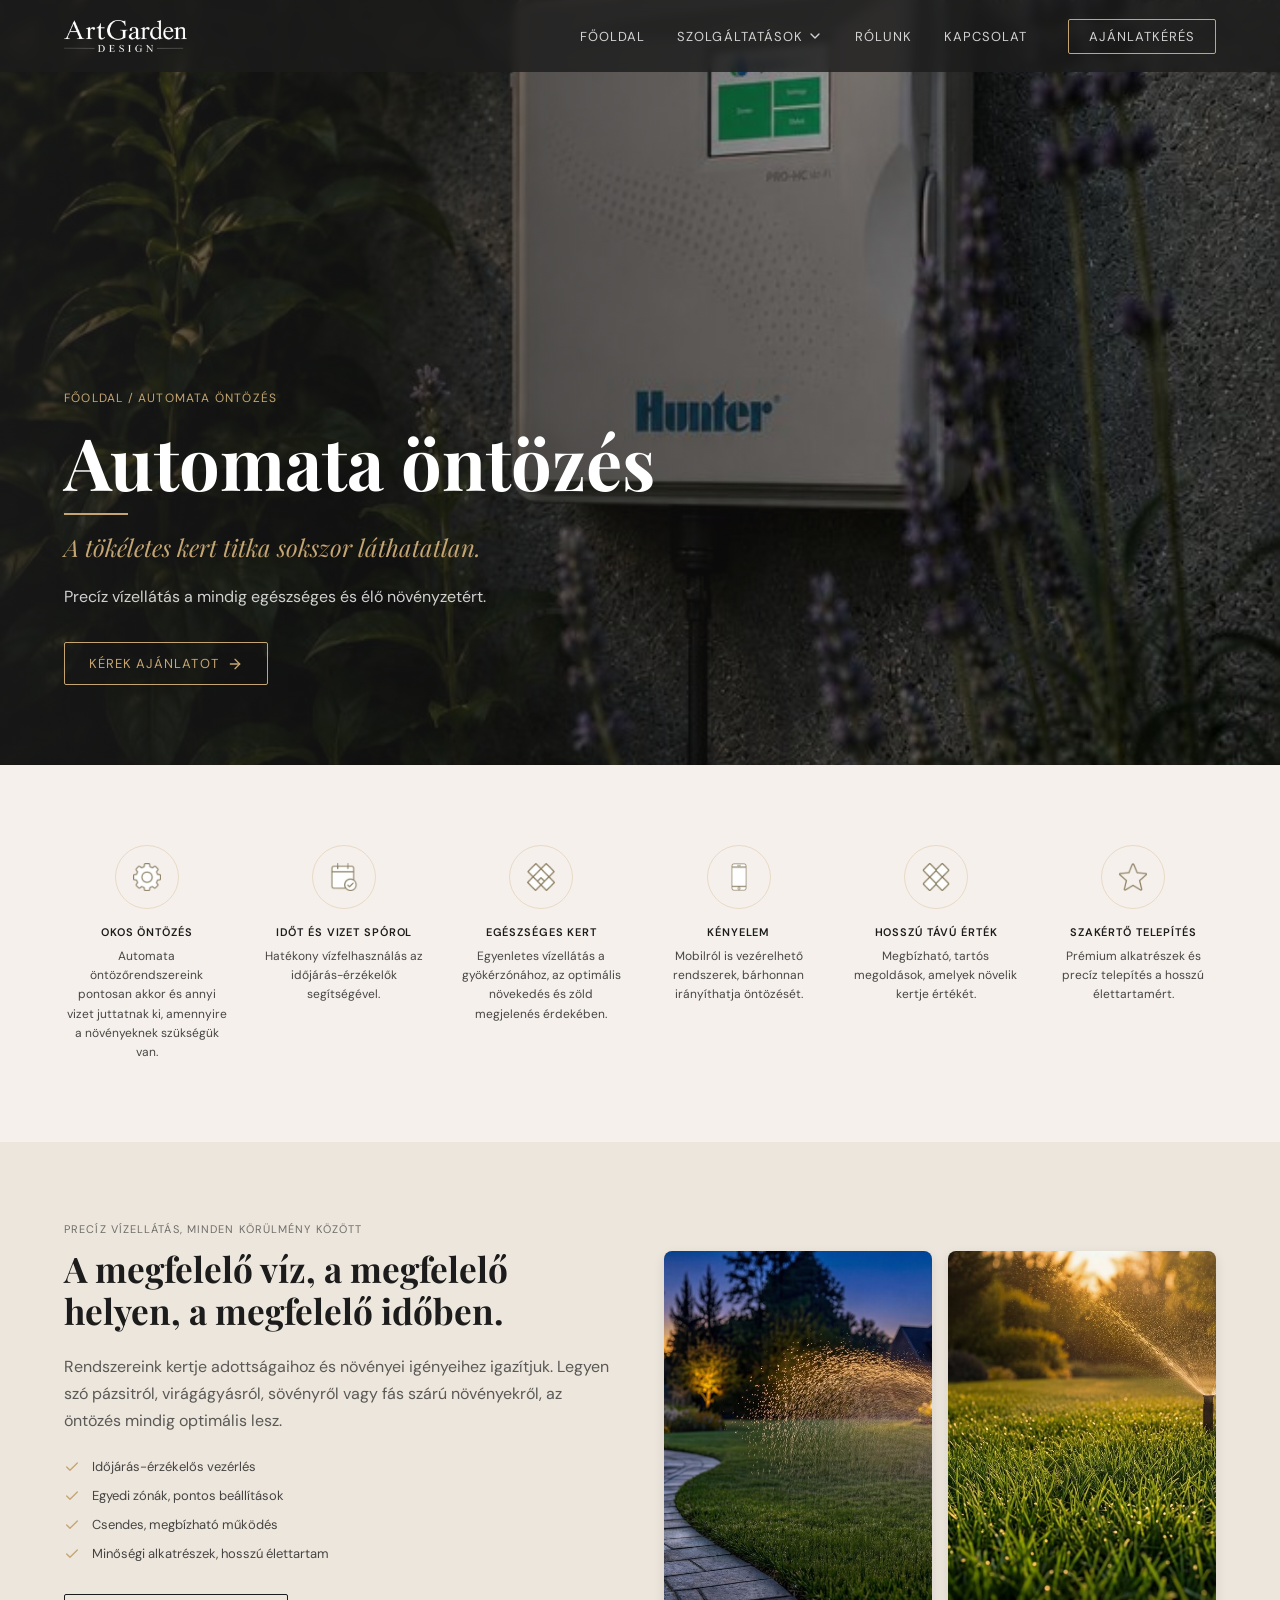
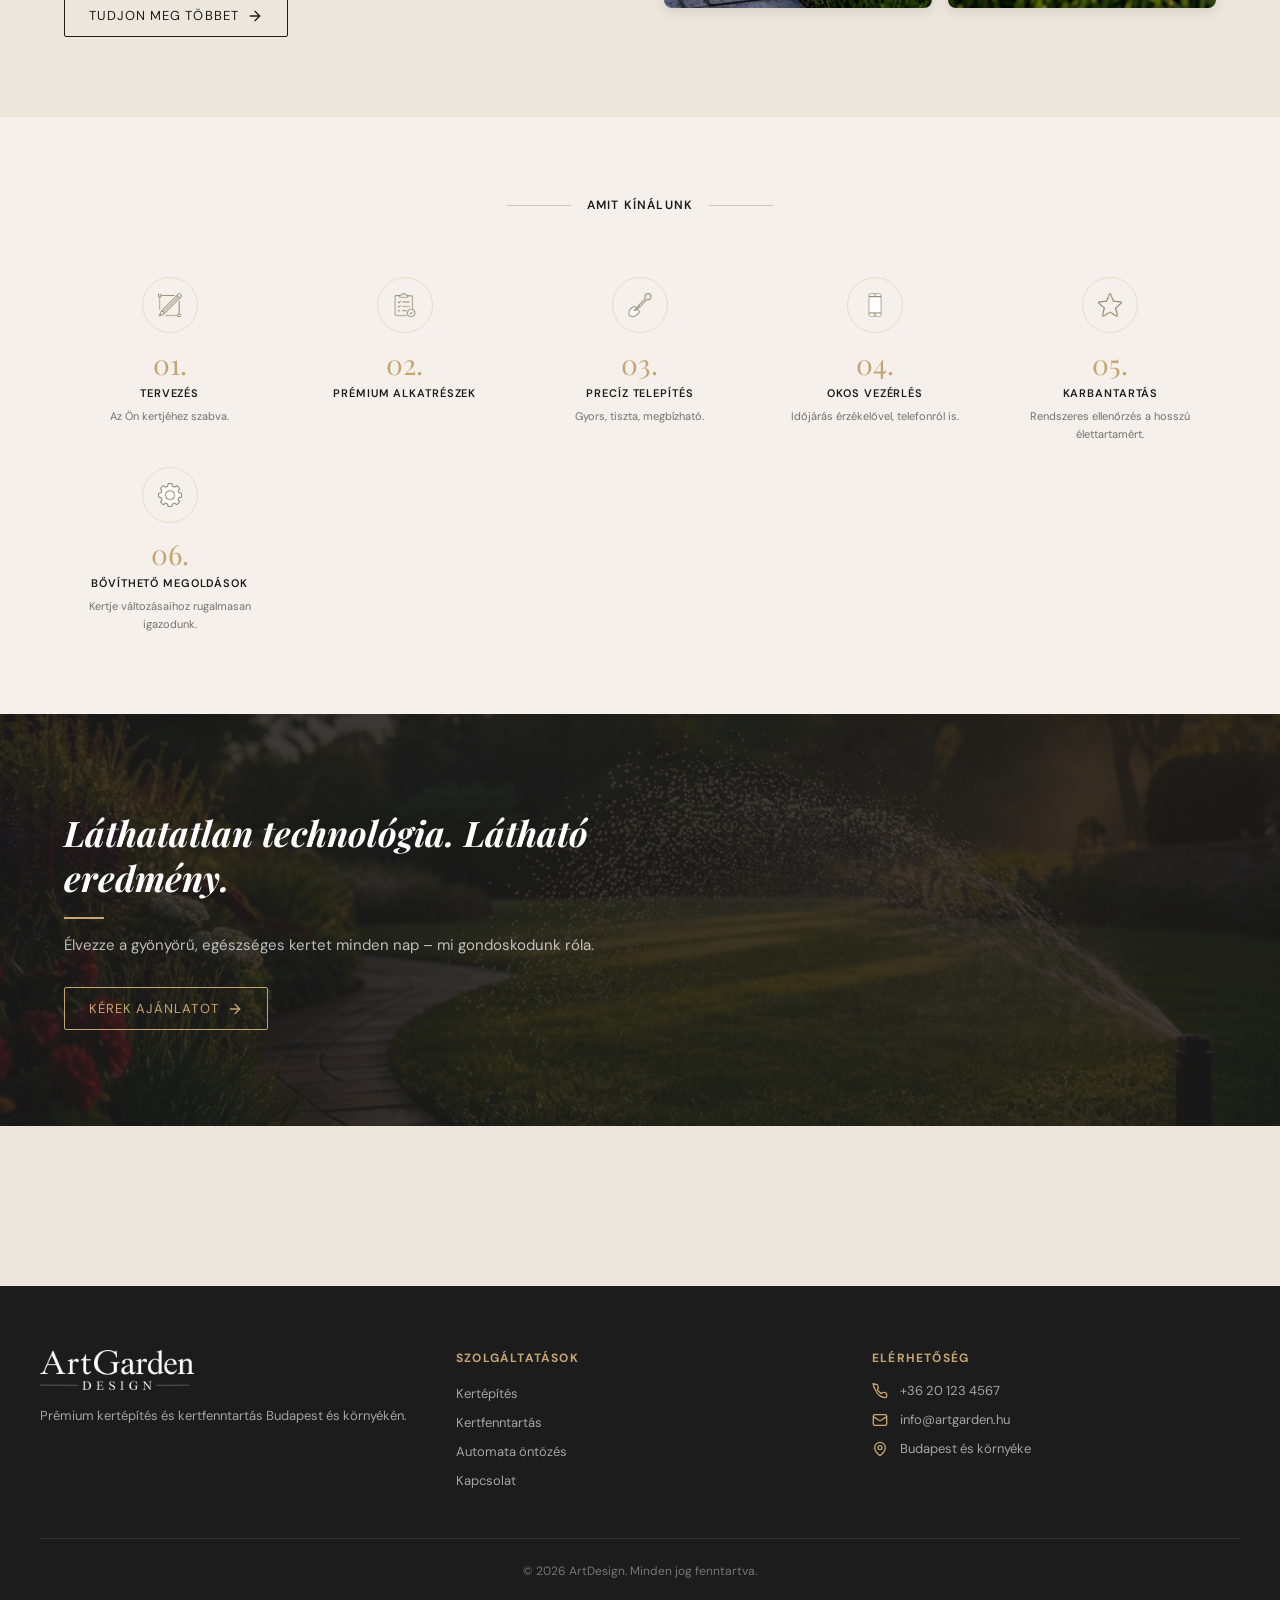
==== automata-ontozes.html @ b2b5ef02 "test test" ====
<!DOCTYPE html>
<html lang="hu">
<head>
  <meta charset="UTF-8" />
  <meta name="viewport" content="width=device-width, initial-scale=1.0" />
  <title>Automata öntözés | ArtDesign</title>
  <meta name="description" content="Precíz vízellátás a mindig egészséges és élő növényzetért." />
  <link rel="icon" href="favicon.svg" />
  <link rel="stylesheet" href="css/style.css" />
</head>
<body>

<!-- HEADER -->
<header class="site-header bg-dark-80">
  <div class="header-inner">
    <a href="index.html" class="logo-wrap" id="logo-link">
      <img src="logos/logo-icon.png" alt="" class="logo-icon" style="height:56px;width:56px;object-fit:contain;" />
      <img src="logos/logo-white.png" alt="ArtDesign logo" class="logo-text" style="height:32px;width:140px;object-fit:contain;object-position:left;" />
    </a>
    <nav class="nav-desktop">
      <a href="index.html">FŐOLDAL</a>
      <div class="nav-item" id="nav-services">
        <button onclick="document.getElementById('nav-services').classList.toggle('open')">
          SZOLGÁLTATÁSOK <span data-icon="chevronDown" class="nav-chevron" style="display:inline-flex;"></span>
        </button>
        <div class="dropdown">
          <a href="kertepites.html">Kertépítés</a>
          <a href="kertfenntartas.html">Kertfenntartás</a>
          <a href="automata-ontozes.html" class="active">Automata öntözés</a>
        </div>
      </div>
      <a href="index.html#rolunk">RÓLUNK</a>
      <a href="kapcsolat.html">KAPCSOLAT</a>
      <a href="kapcsolat.html" class="btn btn-gold btn-sm" style="margin-left:8px;">AJÁNLATKÉRÉS</a>
    </nav>
    <button class="mobile-menu-btn" aria-label="Menü">
      <span data-icon="menu" class="mobile-menu-icon" style="display:inline-flex;"></span>
    </button>
  </div>
  <div class="mobile-nav">
    <a href="index.html">FŐOLDAL</a>
    <button class="mobile-services-toggle">SZOLGÁLTATÁSOK <span data-icon="chevronDown" style="display:inline-flex;"></span></button>
    <div class="mobile-sub">
      <a href="kertepites.html">Kertépítés</a>
      <a href="kertfenntartas.html">Kertfenntartás</a>
      <a href="automata-ontozes.html" class="active">Automata öntözés</a>
    </div>
    <a href="index.html#rolunk">RÓLUNK</a>
    <a href="kapcsolat.html">KAPCSOLAT</a>
  </div>
</header>

<main>

  <!-- SERVICE HERO -->
  <section class="service-hero">
    <div class="hero-bg-img">
      <img src="images/öntözés_1.jpg" alt="Automata öntözés kertben" />
    </div>
    <div class="hero-overlay-lr"></div>
    <div class="hero-content">
      <div class="fade-in">
        <p class="service-breadcrumb">FŐOLDAL / AUTOMATA ÖNTÖZÉS</p>
        <h1 class="service-title">Automata öntözés</h1>
        <div class="service-divider"></div>
        <p class="service-subtitle">A tökéletes kert titka sokszor láthatatlan.</p>
        <p class="service-desc">Precíz vízellátás a mindig egészséges és élő növényzetért.</p>
        <a href="kapcsolat.html" class="btn btn-gold">KÉREK AJÁNLATOT <span data-icon="arrowRight" style="display:inline-flex;width:16px;height:16px;"></span></a>
      </div>
    </div>
  </section>

  <!-- FEATURES -->
  <section class="features-section">
    <div class="container">
      <div class="features-grid">
        <div class="feature-item fade-in" data-delay="0">
          <div class="feature-icon"><img src="icons/eszkoz-92.png" alt="" /></div>
          <h3 class="feature-title">OKOS ÖNTÖZÉS</h3>
          <p class="feature-desc">Automata öntözőrendszereink pontosan akkor és annyi vizet juttatnak ki, amennyire a növényeknek szükségük van.</p>
        </div>
        <div class="feature-item fade-in" data-delay="0.1">
          <div class="feature-icon"><img src="icons/eszkoz-105.png" alt="" /></div>
          <h3 class="feature-title">IDŐT ÉS VIZET SPÓROL</h3>
          <p class="feature-desc">Hatékony vízfelhasználás az időjárás-érzékelők segítségével.</p>
        </div>
        <div class="feature-item fade-in" data-delay="0.2">
          <div class="feature-icon"><img src="icons/eszkoz-75.png" alt="" /></div>
          <h3 class="feature-title">EGÉSZSÉGES KERT</h3>
          <p class="feature-desc">Egyenletes vízellátás a gyökérzónához, az optimális növekedés és zöld megjelenés érdekében.</p>
        </div>
        <div class="feature-item fade-in" data-delay="0.3">
          <div class="feature-icon"><img src="icons/eszkoz-89.png" alt="" /></div>
          <h3 class="feature-title">KÉNYELEM</h3>
          <p class="feature-desc">Mobilról is vezérelhető rendszerek, bárhonnan irányíthatja öntözését.</p>
        </div>
        <div class="feature-item fade-in" data-delay="0.4">
          <div class="feature-icon"><img src="icons/eszkoz-108.png" alt="" /></div>
          <h3 class="feature-title">HOSSZÚ TÁVÚ ÉRTÉK</h3>
          <p class="feature-desc">Megbízható, tartós megoldások, amelyek növelik kertje értékét.</p>
        </div>
        <div class="feature-item fade-in" data-delay="0.5">
          <div class="feature-icon"><img src="icons/eszkoz-109.png" alt="" /></div>
          <h3 class="feature-title">SZAKÉRTŐ TELEPÍTÉS</h3>
          <p class="feature-desc">Prémium alkatrészek és precíz telepítés a hosszú élettartamért.</p>
        </div>
      </div>
    </div>
  </section>

  <!-- CONTENT SECTION -->
  <section class="content-section">
    <div class="container">
      <div class="content-grid">
        <div class="fade-in-left">
          <p class="content-overline">PRECÍZ VÍZELLÁTÁS, MINDEN KÖRÜLMÉNY KÖZÖTT</p>
          <h2 class="content-title">A megfelelő víz, a megfelelő helyen, a megfelelő időben.</h2>
          <p class="content-desc">Rendszereink kertje adottságaihoz és növényei igényeihez igazítjuk. Legyen szó pázsitról, virágágyásról, sövényről vagy fás szárú növényekről, az öntözés mindig optimális lesz.</p>
          <ul class="check-list">
            <li class="check-item"><span data-icon="check" style="display:inline-flex;color:var(--gold);"></span> Időjárás-érzékelős vezérlés</li>
            <li class="check-item"><span data-icon="check" style="display:inline-flex;color:var(--gold);"></span> Egyedi zónák, pontos beállítások</li>
            <li class="check-item"><span data-icon="check" style="display:inline-flex;color:var(--gold);"></span> Csendes, megbízható működés</li>
            <li class="check-item"><span data-icon="check" style="display:inline-flex;color:var(--gold);"></span> Minőségi alkatrészek, hosszú élettartam</li>
          </ul>
          <a href="kapcsolat.html" class="btn btn-dark">TUDJON MEG TÖBBET <span data-icon="arrowRight" style="display:inline-flex;width:16px;height:16px;"></span></a>
        </div>
        <div class="content-images fade-in-right">
          <div class="content-img"><img src="images/öntözés_2.jpg" alt="Öntözőrendszer működés közben" /></div>
          <div class="content-img"><img src="images/öntözés_3.jpg" alt="Okos öntözővezérlő" /></div>
        </div>
      </div>
    </div>
  </section>

  <!-- PROCESS STEPS -->
  <section class="steps-section">
    <div class="container">
      <div class="steps-header">
        <div class="steps-header-line"></div>
        <h2 class="steps-header-title">AMIT KÍNÁLUNK</h2>
        <div class="steps-header-line"></div>
      </div>
      <div class="steps-grid">
        <div class="step-item fade-in" data-delay="0">
          <div class="step-icon"><img src="icons/eszkoz-66.png" alt="" /></div>
          <p class="step-number">01.</p>
          <h3 class="step-title">TERVEZÉS</h3>
          <p class="step-desc">Az Ön kertjéhez szabva.</p>
        </div>
        <div class="step-item fade-in" data-delay="0.1">
          <div class="step-icon"><img src="icons/eszkoz-103.png" alt="" /></div>
          <p class="step-number">02.</p>
          <h3 class="step-title">PRÉMIUM ALKATRÉSZEK</h3>
          <p class="step-desc"></p>
        </div>
        <div class="step-item fade-in" data-delay="0.2">
          <div class="step-icon"><img src="icons/eszkoz-70.png" alt="" /></div>
          <p class="step-number">03.</p>
          <h3 class="step-title">PRECÍZ TELEPÍTÉS</h3>
          <p class="step-desc">Gyors, tiszta, megbízható.</p>
        </div>
        <div class="step-item fade-in" data-delay="0.3">
          <div class="step-icon"><img src="icons/eszkoz-89.png" alt="" /></div>
          <p class="step-number">04.</p>
          <h3 class="step-title">OKOS VEZÉRLÉS</h3>
          <p class="step-desc">Időjárás érzékelővel, telefonról is.</p>
        </div>
        <div class="step-item fade-in" data-delay="0.4">
          <div class="step-icon"><img src="icons/eszkoz-109.png" alt="" /></div>
          <p class="step-number">05.</p>
          <h3 class="step-title">KARBANTARTÁS</h3>
          <p class="step-desc">Rendszeres ellenőrzés a hosszú élettartamért.</p>
        </div>
        <div class="step-item fade-in" data-delay="0.5">
          <div class="step-icon"><img src="icons/eszkoz-92.png" alt="" /></div>
          <p class="step-number">06.</p>
          <h3 class="step-title">BŐVÍTHETŐ MEGOLDÁSOK</h3>
          <p class="step-desc">Kertje változásaihoz rugalmasan igazodunk.</p>
        </div>
      </div>
    </div>
  </section>

  <!-- CTA 1 -->
  <section class="cta-section">
    <div class="cta-bg"><img src="images/öntözés_4.jpg" alt="" /></div>
    <div class="cta-overlay"></div>
    <div class="cta-inner">
      <div class="max-w fade-in">
        <h2 class="cta-title">Láthatatlan technológia. Látható eredmény.</h2>
        <div class="cta-divider"></div>
        <p class="cta-desc">Élvezze a gyönyörű, egészséges kertet minden nap – mi gondoskodunk róla.</p>
        <a href="kapcsolat.html" class="btn btn-gold">KÉREK AJÁNLATOT <span data-icon="arrowRight" style="display:inline-flex;width:16px;height:16px;"></span></a>
      </div>
    </div>
  </section>

  <!-- CTA Banner -->
  <div class="cta-banner">
    <div class="container">
      <div class="cta-banner-inner fade-in">
        <div class="cta-banner-left">
          <div class="cta-banner-icon"><img src="logos/logo-icon.png" alt="" /></div>
          <div class="cta-banner-text">
            <p class="title">Készen áll egy okos öntözőrendszer kiépítésére?</p>
            <p class="sub">Kérjen személyre szabott ajánlatot még ma!</p>
          </div>
        </div>
        <a href="kapcsolat.html" class="btn btn-gold">KAPCSOLATFELVÉTEL <span data-icon="arrowRight" style="display:inline-flex;width:16px;height:16px;"></span></a>
      </div>
    </div>
  </div>

</main>

<!-- FOOTER -->
<footer class="site-footer">
  <div class="container footer-inner">
    <div class="footer-grid">
      <div>
        <img src="logos/logo-white.png" alt="ArtDesign" class="footer-logo" />
        <p class="footer-tagline">Prémium kertépítés és kertfenntartás Budapest és környékén.</p>
      </div>
      <div>
        <h4 class="footer-section-title">Szolgáltatások</h4>
        <ul class="footer-links">
          <li><a href="kertepites.html">Kertépítés</a></li>
          <li><a href="kertfenntartas.html">Kertfenntartás</a></li>
          <li><a href="automata-ontozes.html">Automata öntözés</a></li>
          <li><a href="kapcsolat.html">Kapcsolat</a></li>
        </ul>
      </div>
      <div>
        <h4 class="footer-section-title">Elérhetőség</h4>
        <ul class="footer-contact">
          <li class="footer-contact-item"><span data-icon="phone" style="display:inline-flex;color:var(--gold);"></span> +36 20 123 4567</li>
          <li class="footer-contact-item"><span data-icon="mail" style="display:inline-flex;color:var(--gold);"></span> info@artgarden.hu</li>
          <li class="footer-contact-item"><span data-icon="mapPin" style="display:inline-flex;color:var(--gold);"></span> Budapest és környéke</li>
        </ul>
      </div>
    </div>
    <div class="footer-bottom">© <span class="footer-year"></span> ArtDesign. Minden jog fenntartva.</div>
  </div>
</footer>

<script src="js/main.js"></script>
<script>
  const logoLink = document.getElementById('logo-link');
  function fixLogo() {
    if (window.innerWidth >= 1024) { logoLink.style.transform = 'none'; logoLink.style.alignSelf = 'center'; }
    else { logoLink.style.transform = 'translateY(40px)'; logoLink.style.alignSelf = 'flex-end'; }
  }
  fixLogo(); window.addEventListener('resize', fixLogo);
</script>
</body>
</html>
---- css/style.css ----
/* ============================================================
   ArtDesign – Main Stylesheet
   ============================================================ */

/* ---------- Google Fonts ---------- */
@import url('https://fonts.googleapis.com/css2?family=DM+Sans:ital,opsz,wght@0,9..40,300;0,9..40,400;0,9..40,500;0,9..40,600;0,9..40,700;1,9..40,400&family=Playfair+Display:ital,wght@0,400;0,500;0,600;0,700;1,400;1,500&display=swap');

/* ---------- CSS Variables ---------- */
:root {
  --gold: #C5A572;
  --gold-light: #D4BB8A;
  --gold-dark: #A8884E;
  --cream: #F5F0EB;
  --cream-dark: #EDE6DD;
  --dark: #1C1C1C;
  --dark-light: #2A2A2A;
  --font-sans: 'DM Sans', sans-serif;
  --font-display: 'Playfair Display', serif;
}

/* ---------- Reset & Base ---------- */
*, *::before, *::after { box-sizing: border-box; margin: 0; padding: 0; }
html { scroll-behavior: smooth; font-size: 16px; }
body {
  font-family: var(--font-sans);
  background-color: var(--cream);
  color: var(--dark);
  -webkit-font-smoothing: antialiased;
}
img { max-width: 100%; display: block; }
a { text-decoration: none; color: inherit; }
button { cursor: pointer; font-family: inherit; border: none; background: none; }
ul { list-style: none; }

/* ---------- Utility ---------- */
.container { max-width: 1200px; margin: 0 auto; padding: 0 24px; }
.font-display { font-family: var(--font-display); }
.text-gold { color: var(--gold); }
.text-dark { color: var(--dark); }
.text-white { color: #fff; }
.text-white-60 { color: rgba(255,255,255,.6); }
.text-white-70 { color: rgba(255,255,255,.7); }
.text-white-80 { color: rgba(255,255,255,.8); }
.italic { font-style: italic; }
.tracking-wider { letter-spacing: 0.08em; }
.tracking-widest { letter-spacing: 0.15em; }
.uppercase { text-transform: uppercase; }

/* ---------- Buttons / CTAs ---------- */
.btn {
  display: inline-flex;
  align-items: center;
  gap: 8px;
  padding: 12px 24px;
  font-size: 13px;
  letter-spacing: 0.08em;
  border-radius: 2px;
  transition: background 0.3s, color 0.3s, transform 0.2s;
  font-family: var(--font-sans);
  white-space: nowrap;
}
.btn-gold {
  border: 1px solid var(--gold);
  color: var(--gold);
  background: transparent;
}
.btn-gold:hover { background: var(--gold); color: #fff; }
.btn-dark {
  border: 1px solid var(--dark);
  color: var(--dark);
  background: transparent;
}
.btn-dark:hover { background: var(--dark); color: #fff; }
.btn-gold-fill {
  background: var(--gold);
  color: #fff;
  border: 1px solid var(--gold);
}
.btn-gold-fill:hover { background: var(--gold-dark); border-color: var(--gold-dark); }
.btn svg { transition: transform 0.2s; flex-shrink: 0; }
.btn:hover svg { transform: translateX(4px); }
.btn-sm { padding: 8px 20px; font-size: 11px; }

/* ---------- Header ---------- */
.site-header {
  position: fixed;
  top: 0; left: 0; right: 0;
  z-index: 100;
  transition: background 0.3s, backdrop-filter 0.3s, box-shadow 0.3s;
  height: 72px;
}
.site-header.scrolled {
  background: rgba(28,28,28,.95);
  backdrop-filter: blur(12px);
  box-shadow: 0 2px 20px rgba(0,0,0,.2);
}
.site-header.transparent { background: transparent; }
.site-header.bg-dark-80 { background: rgba(28,28,28,.8); backdrop-filter: blur(4px); }

.header-inner {
  max-width: 1200px;
  margin: 0 auto;
  padding: 0 24px;
  height: 100%;
  display: flex;
  align-items: center;
  justify-content: space-between;
}
.logo-wrap { display: flex; align-items: center; gap: 8px; }
.logo-wrap img { height: 40px; width: auto; object-fit: contain; }
.logo-icon { height: 56px; width: 56px; display: none; }

.nav-desktop { display: none; align-items: center; gap: 32px; }
.nav-desktop a, .nav-desktop button {
  font-size: 13px;
  letter-spacing: 0.08em;
  color: rgba(255,255,255,.8);
  transition: color 0.2s;
  display: flex; align-items: center; gap: 4px;
  background: none;
}
.nav-desktop a:hover,
.nav-desktop button:hover,
.nav-desktop a.active,
.nav-desktop button.active { color: var(--gold); }

/* Dropdown */
.nav-item { position: relative; }
.dropdown {
  position: absolute;
  top: calc(100% + 12px);
  left: 0;
  background: #2A2A2A;
  border-radius: 8px;
  overflow: hidden;
  min-width: 200px;
  box-shadow: 0 8px 30px rgba(0,0,0,.3);
  opacity: 0;
  visibility: hidden;
  transform: translateY(-8px);
  transition: opacity 0.2s, transform 0.2s, visibility 0.2s;
}
.nav-item:hover .dropdown,
.nav-item.open .dropdown {
  opacity: 1;
  visibility: visible;
  transform: translateY(0);
}
.dropdown a {
  display: block;
  padding: 12px 20px;
  font-size: 13px;
  color: rgba(255,255,255,.8);
  transition: color 0.2s, background 0.2s;
}
.dropdown a:hover { color: var(--gold); background: rgba(255,255,255,.05); }

.nav-chevron { transition: transform 0.2s; }
.nav-item.open .nav-chevron { transform: rotate(180deg); }

/* Mobile burger */
.mobile-menu-btn {
  display: flex;
  align-items: center;
  justify-content: center;
  width: 40px; height: 40px;
  color: #fff;
}
.mobile-nav {
  display: none;
  background: var(--dark);
  border-top: 1px solid rgba(255,255,255,.1);
  padding: 16px 24px 24px;
}
.mobile-nav.open { display: block; }
.mobile-nav a, .mobile-nav button {
  display: block;
  width: 100%;
  padding: 12px 0;
  font-size: 13px;
  letter-spacing: 0.08em;
  color: rgba(255,255,255,.8);
  text-align: left;
  border-bottom: 1px solid rgba(255,255,255,.06);
}
.mobile-nav a:hover { color: var(--gold); }
.mobile-services-toggle {
  display: flex; justify-content: space-between; align-items: center; width: 100%;
  padding: 12px 0;
  font-size: 13px; letter-spacing: 0.08em;
  color: rgba(255,255,255,.8);
  border-bottom: 1px solid rgba(255,255,255,.06);
}
.mobile-sub { display: none; padding-left: 16px; }
.mobile-sub.open { display: block; }
.mobile-sub a { font-size: 12px; }

/* ---------- Mobile Homepage ---------- */
.mobile-hero {
  position: relative;
  height: 100dvh;
  overflow: hidden;
  background-color: #1C1C1C;
  display: flex;
  flex-direction: column;
}
.mobile-hero-bg {
  position: absolute;
  inset: 0;
  pointer-events: none;
  z-index: 0;
}
.mobile-hero-bg-img {
  position: absolute;
  top: 0; left: 0; right: 0;
  height: 75%;
  background-image: url('../logos/mobile-background.png');
  background-size: cover;
  background-position: center top;
  background-repeat: no-repeat;
}
.mobile-hero-fade {
  position: absolute;
  inset: 0;
  background: linear-gradient(to bottom, transparent 55%, var(--cream) 72%);
}
.mobile-hero-spacer {
  flex-shrink: 0;
  height: clamp(80px, 18dvh, 130px);
}
.mobile-hero-text {
  flex: 1;
  display: flex;
  flex-direction: column;
  justify-content: flex-end;
  position: relative;
  z-index: 1;
  padding: 0 20px 12px;
}
.mobile-hero-text h1 {
  font-family: var(--font-display);
  font-size: clamp(1.6rem, 7vw, 2.5rem);
  line-height: 1.05;
  color: #fff;
}
.mobile-hero-text .gold-sub {
  font-family: var(--font-display);
  font-style: italic;
  color: var(--gold);
  font-size: clamp(0.85rem, 3.5vw, 1.125rem);
  margin: 6px 0 8px;
}
.mobile-hero-text .desc {
  color: rgba(255,255,255,.8);
  font-size: clamp(0.6rem, 2.5vw, 0.75rem);
  line-height: 1.6;
  max-width: 260px;
  margin-bottom: 12px;
}
.mobile-hero-text .btn { font-size: clamp(8px, 2.2vw, 10px); align-self: flex-start; }

.mobile-bottom {
  flex-shrink: 0;
  position: relative;
  z-index: 1;
  padding: 0 12px 16px;
  display: flex;
  flex-direction: column;
  gap: 8px;
}
.mobile-services-grid {
  display: grid;
  grid-template-columns: 1fr 1fr;
  gap: 8px;
}
.mobile-service-card {
  position: relative;
  display: flex;
  align-items: center;
  gap: 10px;
  background: #fff;
  border-radius: 8px;
  padding: 10px;
  box-shadow: 0 1px 3px rgba(0,0,0,.08);
  height: 90px;
}
.mobile-service-card img {
  width: 64px; height: 64px;
  object-fit: contain;
  flex-shrink: 0;
}
.mobile-service-info { flex: 1; min-width: 0; }
.mobile-service-title {
  font-size: 9px;
  font-weight: 700;
  letter-spacing: 0.08em;
  color: var(--dark);
  margin-bottom: 2px;
}
.mobile-service-divider {
  width: 24px; height: 1px;
  background: var(--gold);
  margin-bottom: 4px;
}
.mobile-service-desc {
  font-size: 8px;
  color: rgba(28,28,28,.6);
  line-height: 1.3;
}
.mobile-service-arrow {
  position: absolute;
  right: 8px; bottom: 8px;
  color: var(--gold);
}

.qualities-bar {
  background: #fff;
  border-radius: 12px;
  padding: 10px 8px;
  display: flex;
  align-items: center;
  justify-content: space-between;
  box-shadow: 0 1px 3px rgba(0,0,0,.08);
}
.quality-item {
  display: flex;
  align-items: center;
  justify-content: center;
  gap: 6px;
  flex: 1;
  padding: 0 4px;
}
.quality-item:not(:last-child) { border-right: 1px solid #e5e7eb; }
.quality-icon {
  width: 28px; height: 28px;
  border-radius: 50%;
  border: 1px solid rgba(197,165,114,.3);
  display: flex; align-items: center; justify-content: center;
  flex-shrink: 0;
}
.quality-icon img { width: 14px; height: 14px; object-fit: contain; }
.quality-label {
  font-size: 7px;
  font-weight: 700;
  letter-spacing: 0.06em;
  color: var(--dark);
  text-transform: uppercase;
  line-height: 1.2;
  max-width: 56px;
  text-align: center;
}

/* ---------- Desktop Hero ---------- */
.desktop-hero {
  position: relative;
  min-height: 100vh;
  display: flex;
  align-items: center;
  overflow: hidden;
}
.hero-bg-img {
  position: absolute;
  inset: 0;
}
.hero-bg-img img {
  width: 100%; height: 100%;
  object-fit: cover;
}
.hero-overlay-lr {
  position: absolute;
  inset: 0;
  background: linear-gradient(to right, rgba(28,28,28,.8), rgba(28,28,28,.4) 50%, transparent);
}
.hero-content {
  position: relative;
  max-width: 1200px;
  margin: 0 auto;
  padding: 128px 24px;
  width: 100%;
}
.hero-text { max-width: 560px; }
.hero-text h1 {
  font-family: var(--font-display);
  font-size: clamp(4rem, 7vw, 5.5rem);
  line-height: 1.05;
  color: #fff;
}
.hero-text .gold-italic {
  font-family: var(--font-display);
  font-size: clamp(1.5rem, 3vw, 2rem);
  color: var(--gold);
  font-style: italic;
  margin: 12px 0 20px;
}
.hero-text .desc {
  color: rgba(255,255,255,.8);
  font-size: 1.1rem;
  line-height: 1.7;
  max-width: 440px;
  margin-bottom: 36px;
}

/* ---------- Services Grid (desktop home) ---------- */
.services-section { padding: 80px 0; background: var(--cream); }
.services-grid {
  display: grid;
  grid-template-columns: repeat(4, 1fr);
  gap: 24px;
}
.service-card {
  background: #fff;
  border-radius: 12px;
  padding: 32px;
  box-shadow: 0 1px 3px rgba(0,0,0,.06);
  transition: box-shadow 0.3s;
  display: flex;
  flex-direction: column;
}
.service-card:hover { box-shadow: 0 8px 24px rgba(0,0,0,.1); }
.service-card-icon {
  width: 64px; height: 64px;
  border-radius: 50%;
  border: 1px solid rgba(197,165,114,.3);
  display: flex; align-items: center; justify-content: center;
  margin-bottom: 20px;
}
.service-card-icon img { width: 32px; height: 32px; object-fit: contain; }
.service-card h3 {
  font-size: 13px;
  font-weight: 600;
  letter-spacing: 0.08em;
  color: var(--dark);
  margin-bottom: 10px;
}
.service-card p {
  font-size: 13px;
  color: rgba(28,28,28,.6);
  margin-bottom: 16px;
  flex: 1;
}
.service-card .arrow { color: var(--gold); transition: transform 0.2s; }
.service-card:hover .arrow { transform: translateX(8px); }

/* ---------- Qualities (desktop home) ---------- */
.qualities-section { padding: 0 0 80px; background: var(--cream); }
.qualities-desktop {
  background: #fff;
  border-radius: 12px;
  padding: 24px 40px;
  display: flex;
  align-items: center;
  justify-content: center;
  gap: 64px;
  box-shadow: 0 1px 3px rgba(0,0,0,.06);
}
.quality-row { display: flex; align-items: center; gap: 12px; }
.quality-row .quality-icon { width: 40px; height: 40px; }
.quality-row .quality-icon img { width: 20px; height: 20px; }
.quality-row span {
  font-size: 11px;
  font-weight: 600;
  letter-spacing: 0.08em;
  text-transform: uppercase;
  color: var(--dark);
}

/* ---------- About Section ---------- */
.about-section { padding: 96px 0; background: var(--cream-dark); }
.about-grid { display: grid; grid-template-columns: 1fr 1fr; gap: 64px; align-items: center; }
.about-overline {
  font-size: 11px;
  letter-spacing: 0.1em;
  text-transform: uppercase;
  color: rgba(28,28,28,.6);
  margin-bottom: 12px;
}
.about-title {
  font-family: var(--font-display);
  font-size: clamp(1.8rem, 3vw, 2.5rem);
  line-height: 1.2;
  color: var(--dark);
  margin-bottom: 20px;
}
.about-desc {
  color: rgba(28,28,28,.7);
  line-height: 1.7;
  margin-bottom: 28px;
}
.about-img {
  position: relative;
  aspect-ratio: 4/3;
  border-radius: 12px;
  overflow: hidden;
  box-shadow: 0 10px 30px rgba(0,0,0,.12);
}
.about-img img { width: 100%; height: 100%; object-fit: cover; }

/* ---------- CTA Section ---------- */
.cta-section {
  position: relative;
  padding: 96px 0;
  overflow: hidden;
}
.cta-bg { position: absolute; inset: 0; }
.cta-bg img { width: 100%; height: 100%; object-fit: cover; }
.cta-overlay { position: absolute; inset: 0; background: rgba(28,28,28,.85); }
.cta-inner { position: relative; max-width: 1200px; margin: 0 auto; padding: 0 24px; }
.cta-inner .max-w { max-width: 560px; }
.cta-title {
  font-family: var(--font-display);
  font-size: clamp(1.6rem, 3vw, 2.2rem);
  color: #fff;
  font-style: italic;
  line-height: 1.3;
  margin-bottom: 16px;
}
.cta-divider { width: 40px; height: 2px; background: var(--gold); margin-bottom: 16px; }
.cta-desc { color: rgba(255,255,255,.7); margin-bottom: 32px; font-size: 15px; }

.cta-banner { background: var(--cream-dark); padding: 24px 0; }
.cta-banner-inner {
  background: var(--dark);
  border-radius: 12px;
  padding: 32px;
  display: flex;
  flex-direction: column;
  gap: 20px;
  align-items: flex-start;
}
.cta-banner-left { display: flex; align-items: center; gap: 16px; }
.cta-banner-icon {
  width: 48px; height: 48px;
  border-radius: 50%;
  border: 1px solid rgba(197,165,114,.3);
  display: flex; align-items: center; justify-content: center;
  flex-shrink: 0;
}
.cta-banner-icon img { width: 24px; height: 24px; object-fit: contain; }
.cta-banner-text .title { color: #fff; font-weight: 500; font-size: 15px; }
.cta-banner-text .sub { color: rgba(255,255,255,.6); font-size: 13px; }

/* ---------- Service Hero ---------- */
.service-hero {
  position: relative;
  min-height: 85vh;
  display: flex;
  align-items: flex-end;
  overflow: hidden;
}
.service-hero .hero-content { padding-bottom: 80px; padding-top: 140px; }
.service-breadcrumb { font-size: 12px; letter-spacing: 0.1em; text-transform: uppercase; color: var(--gold); margin-bottom: 16px; }
.service-title {
  font-family: var(--font-display);
  font-size: clamp(2.5rem, 6vw, 4.5rem);
  color: #fff;
  line-height: 1.1;
  margin-bottom: 12px;
}
.service-divider { width: 64px; height: 2px; background: var(--gold); margin-bottom: 16px; }
.service-subtitle {
  font-family: var(--font-display);
  font-size: clamp(1.1rem, 2vw, 1.5rem);
  color: var(--gold);
  font-style: italic;
  margin-bottom: 20px;
}
.service-desc {
  color: rgba(255,255,255,.8);
  line-height: 1.7;
  max-width: 440px;
  margin-bottom: 32px;
}

/* ---------- Features Grid ---------- */
.features-section { padding: 80px 0; background: var(--cream); }
.features-grid {
  display: grid;
  grid-template-columns: repeat(2, 1fr);
  gap: 32px;
}
.feature-item { text-align: center; }
.feature-icon {
  width: 64px; height: 64px;
  border-radius: 50%;
  border: 1px solid rgba(197,165,114,.3);
  display: flex; align-items: center; justify-content: center;
  margin: 0 auto 16px;
}
.feature-icon img { width: 28px; height: 28px; object-fit: contain; }
.feature-title {
  font-size: 11px;
  font-weight: 600;
  letter-spacing: 0.08em;
  text-transform: uppercase;
  color: var(--dark);
  margin-bottom: 8px;
}
.feature-desc { font-size: 12px; color: rgba(28,28,28,.8); line-height: 1.6; }

/* ---------- Content Section ---------- */
.content-section { padding: 80px 0; background: var(--cream-dark); }
.content-grid { display: grid; gap: 48px; }
.content-overline {
  font-size: 11px;
  letter-spacing: 0.1em;
  text-transform: uppercase;
  color: rgba(28,28,28,.6);
  margin-bottom: 12px;
}
.content-title {
  font-family: var(--font-display);
  font-size: clamp(1.5rem, 3vw, 2.2rem);
  color: var(--dark);
  line-height: 1.2;
  margin-bottom: 20px;
}
.content-desc { color: rgba(28,28,28,.7); line-height: 1.7; margin-bottom: 24px; }
.check-list { display: flex; flex-direction: column; gap: 12px; margin-bottom: 32px; }
.check-item { display: flex; align-items: center; gap: 12px; font-size: 13px; color: rgba(28,28,28,.8); }
.check-item svg { color: var(--gold); flex-shrink: 0; }
.content-images { display: grid; grid-template-columns: 1fr 1fr; gap: 16px; }
.content-img {
  position: relative;
  aspect-ratio: 3/4;
  border-radius: 8px;
  overflow: hidden;
  box-shadow: 0 4px 12px rgba(0,0,0,.1);
}
.content-img img { width: 100%; height: 100%; object-fit: cover; transition: transform 0.5s; }
.content-img:hover img { transform: scale(1.05); }

/* ---------- Process Steps ---------- */
.steps-section { padding: 80px 0; background: var(--cream); }
.steps-header {
  text-align: center;
  margin-bottom: 64px;
  display: flex;
  align-items: center;
  justify-content: center;
  gap: 16px;
}
.steps-header-line { height: 1px; width: 64px; background: rgba(28,28,28,.2); }
.steps-header-title { font-size: 12px; font-weight: 600; letter-spacing: 0.1em; text-transform: uppercase; color: var(--dark); }
.steps-grid { display: grid; grid-template-columns: repeat(2, 1fr); gap: 24px; }
.step-item { text-align: center; }
.step-icon {
  width: 56px; height: 56px;
  border-radius: 50%;
  border: 1px solid rgba(197,165,114,.3);
  display: flex; align-items: center; justify-content: center;
  margin: 0 auto 12px;
}
.step-icon img { width: 24px; height: 24px; object-fit: contain; }
.step-number { font-family: var(--font-display); font-size: 1.75rem; color: var(--gold); margin-bottom: 4px; }
.step-title { font-size: 11px; font-weight: 600; letter-spacing: 0.08em; text-transform: uppercase; color: var(--dark); margin-bottom: 8px; }
.step-desc { font-size: 11px; color: rgba(28,28,28,.6); line-height: 1.6; }

/* ---------- Contact Form Section ---------- */
.contact-section { padding: 80px 0; background: var(--cream-dark); }
.contact-grid { display: grid; gap: 48px; }
.contact-section h2.section-label {
  font-size: 12px;
  font-weight: 600;
  letter-spacing: 0.1em;
  text-transform: uppercase;
  color: var(--dark);
  margin-bottom: 32px;
}
.form-group { position: relative; }
.form-group input,
.form-group textarea {
  width: 100%;
  padding: 14px 16px 14px 48px;
  background: #fff;
  border-radius: 8px;
  border: 1px solid transparent;
  font-size: 13px;
  font-family: var(--font-sans);
  color: var(--dark);
  outline: none;
  transition: border-color 0.2s;
}
.form-group textarea { padding-top: 16px; resize: none; }
.form-group input:focus,
.form-group textarea:focus { border-color: var(--gold); }
.form-group input::placeholder,
.form-group textarea::placeholder { color: rgba(28,28,28,.4); }
.form-icon {
  position: absolute;
  left: 16px; top: 50%;
  transform: translateY(-50%);
  color: rgba(28,28,28,.4);
  pointer-events: none;
}
.form-icon.top { top: 18px; transform: none; }
.form-space { display: flex; flex-direction: column; gap: 16px; }
.consent-row { display: flex; align-items: flex-start; gap: 12px; }
.consent-row input[type="checkbox"] { margin-top: 2px; accent-color: var(--gold); width: 16px; height: 16px; }
.consent-row span { font-size: 11px; color: rgba(28,28,28,.6); line-height: 1.5; }

.contact-info-item { display: flex; align-items: flex-start; gap: 16px; }
.contact-info-icon {
  width: 40px; height: 40px;
  border-radius: 50%;
  border: 1px solid rgba(197,165,114,.3);
  display: flex; align-items: center; justify-content: center;
  flex-shrink: 0;
  color: var(--gold);
}
.contact-info-label { font-size: 13px; font-weight: 500; color: var(--dark); }
.contact-info-value { font-size: 13px; color: rgba(28,28,28,.6); }
.contact-info-list { display: flex; flex-direction: column; gap: 24px; }

.appointment-box { margin-top: 32px; background: #fff; border-radius: 12px; padding: 24px; box-shadow: 0 1px 3px rgba(0,0,0,.06); }
.appointment-box h3 { font-size: 11px; font-weight: 600; letter-spacing: 0.08em; text-transform: uppercase; color: var(--dark); margin-bottom: 6px; }
.appointment-box p { font-size: 11px; color: rgba(28,28,28,.6); margin-bottom: 16px; }
.appointment-box { display: flex; gap: 16px; align-items: flex-start; }
.appointment-icon { flex-shrink: 0; width: 44px; height: 44px; display: flex; align-items: center; justify-content: center; }
.appointment-title { font-size: 11px; font-weight: 600; letter-spacing: 0.08em; text-transform: uppercase; color: var(--dark); margin-bottom: 6px; }
.appointment-desc { font-size: 11px; color: rgba(28,28,28,.6); margin-bottom: 16px; line-height: 1.6; }

/* Contact form column layout */
.contact-form-col {}
.contact-info-col {}
.contact-img-col { border-radius: 12px; overflow: hidden; }
.contact-img-col img { width: 100%; height: 100%; object-fit: cover; border-radius: 12px; min-height: 300px; }
.contact-intro { font-size: 13px; color: rgba(28,28,28,.6); margin-bottom: 24px; line-height: 1.6; }

/* Contact form elements */
.contact-form { display: flex; flex-direction: column; gap: 16px; }
.form-row { display: grid; grid-template-columns: 1fr 1fr; gap: 16px; }
.form-group { display: flex; flex-direction: column; gap: 6px; }
.form-label { font-size: 12px; font-weight: 500; color: var(--dark); display: flex; align-items: center; gap: 6px; letter-spacing: 0.04em; }
.form-input { width: 100%; padding: 12px 14px; background: #fff; border-radius: 8px; border: 1px solid rgba(28,28,28,.15); font-size: 13px; font-family: var(--font-sans); color: var(--dark); outline: none; transition: border-color 0.2s; }
.form-input:focus { border-color: var(--gold); }
.form-input::placeholder { color: rgba(28,28,28,.35); }
.form-textarea { resize: none; min-height: 120px; }
.form-error { font-size: 11px; color: #dc2626; min-height: 16px; }
.form-checkbox-group { gap: 8px; }
.form-checkbox-label { display: flex; align-items: flex-start; gap: 10px; font-size: 11px; color: rgba(28,28,28,.6); line-height: 1.5; cursor: pointer; }
.form-checkbox-label input[type="checkbox"] { margin-top: 2px; accent-color: var(--gold); width: 15px; height: 15px; flex-shrink: 0; }
.form-submit { align-self: flex-start; display: flex; align-items: center; gap: 8px; }
.form-success { display: flex; align-items: center; gap: 10px; padding: 14px 18px; background: rgba(22,163,74,.08); border: 1px solid rgba(22,163,74,.25); border-radius: 8px; font-size: 13px; color: #15803d; }
.form-error-msg { padding: 14px 18px; background: rgba(220,38,38,.08); border: 1px solid rgba(220,38,38,.25); border-radius: 8px; font-size: 13px; color: #dc2626; }

.contact-side-img { position: relative; border-radius: 12px; overflow: hidden; box-shadow: 0 10px 30px rgba(0,0,0,.12); aspect-ratio: 3/4; }
.contact-side-img img { width: 100%; height: 100%; object-fit: cover; }

.success-box { background: #fff; border-radius: 12px; padding: 48px 24px; text-align: center; display: none; }
.success-box.visible { display: block; }
.success-icon { color: #16a34a; margin: 0 auto 16px; }
.success-box h3 { font-family: var(--font-display); font-size: 1.3rem; color: var(--dark); margin-bottom: 8px; }
.success-box p { font-size: 13px; color: rgba(28,28,28,.6); }
.form-wrap.hidden { display: none; }
.toast-msg {
  position: fixed;
  bottom: 24px; left: 50%; transform: translateX(-50%);
  background: var(--dark);
  color: #fff;
  padding: 12px 24px;
  border-radius: 8px;
  font-size: 13px;
  z-index: 9999;
  opacity: 0;
  transition: opacity 0.3s;
  pointer-events: none;
}
.toast-msg.show { opacity: 1; }
.toast-msg.error { background: #dc2626; }

/* ---------- Footer ---------- */
.site-footer { background: var(--dark); color: rgba(255,255,255,.8); }
.footer-inner { padding: 64px 0 0; }
.footer-grid { display: grid; grid-template-columns: 1fr; gap: 48px; }
.footer-logo { height: 40px; width: auto; margin-bottom: 16px; }
.footer-tagline { font-size: 13px; color: rgba(255,255,255,.6); line-height: 1.6; }
.footer-section-title { font-size: 12px; letter-spacing: 0.1em; text-transform: uppercase; color: var(--gold); margin-bottom: 16px; }
.footer-links { display: flex; flex-direction: column; gap: 8px; }
.footer-links a { font-size: 13px; color: rgba(255,255,255,.6); transition: color 0.2s; }
.footer-links a:hover { color: var(--gold); }
.footer-contact { display: flex; flex-direction: column; gap: 12px; }
.footer-contact-item { display: flex; align-items: center; gap: 12px; font-size: 13px; color: rgba(255,255,255,.6); }
.footer-contact-item svg { color: var(--gold); flex-shrink: 0; }
.footer-bottom {
  margin-top: 48px;
  padding: 24px 0;
  border-top: 1px solid rgba(255,255,255,.1);
  text-align: center;
  font-size: 12px;
  color: rgba(255,255,255,.4);
}

/* ---------- Animations ---------- */
.fade-in {
  opacity: 0;
  transform: translateY(20px);
  transition: opacity 0.6s ease, transform 0.6s ease;
}
.fade-in.visible {
  opacity: 1;
  transform: none;
}
.fade-in-left {
  opacity: 0;
  transform: translateX(-24px);
  transition: opacity 0.6s ease, transform 0.6s ease;
}
.fade-in-left.visible { opacity: 1; transform: none; }
.fade-in-right {
  opacity: 0;
  transform: translateX(24px);
  transition: opacity 0.6s ease, transform 0.6s ease;
}
.fade-in-right.visible { opacity: 1; transform: none; }

/* ---------- Responsive ---------- */
@media (min-width: 768px) {
  .features-grid { grid-template-columns: repeat(3, 1fr); }
  .steps-grid { grid-template-columns: repeat(3, 1fr); }
  .footer-grid { grid-template-columns: repeat(3, 1fr); }
  .cta-banner-inner { flex-direction: row; align-items: center; justify-content: space-between; }
  .contact-grid { grid-template-columns: 1fr 1fr; }
  .content-grid { grid-template-columns: 1fr 1fr; align-items: center; }
  .about-grid { grid-template-columns: 1fr 1fr; }
}

@media (min-width: 1024px) {
  .mobile-hero { display: none !important; }
  .desktop-only { display: block; }
  .logo-icon { display: none !important; }
  .logo-wrap { transform: none !important; align-self: center !important; }
  .mobile-menu-btn { display: none; }
  .nav-desktop { display: flex; }
  .features-grid { grid-template-columns: repeat(6, 1fr); gap: 32px; }
  .steps-grid { grid-template-columns: repeat(5, 1fr); }
  .contact-grid { grid-template-columns: 1fr 1fr 1fr; }
  .services-grid { grid-template-columns: repeat(4, 1fr); }
}

@media (max-width: 1023px) {
  .desktop-hero { display: none; }
  .desktop-main { display: none; }
  .services-section { display: none; }
  .qualities-section { display: none; }
  .about-section { display: none; }
  .service-hero { min-height: 75vh; }
  .features-grid { grid-template-columns: repeat(2, 1fr); }
  .steps-grid { grid-template-columns: repeat(2, 1fr); }
  .contact-grid { grid-template-columns: 1fr; }
  .form-row { grid-template-columns: 1fr; }
}

/* Header mobile overrides */
@media (max-width: 1023px) {
  .site-header { height: 60px; }
  .logo-wrap {
    align-self: flex-end;
    padding-bottom: 0;
    transform: translateY(40px);
  }
  .logo-icon { display: block !important; }
  .header-inner { align-items: center; }
  .logo-wrap img.logo-text { height: 32px; }
}
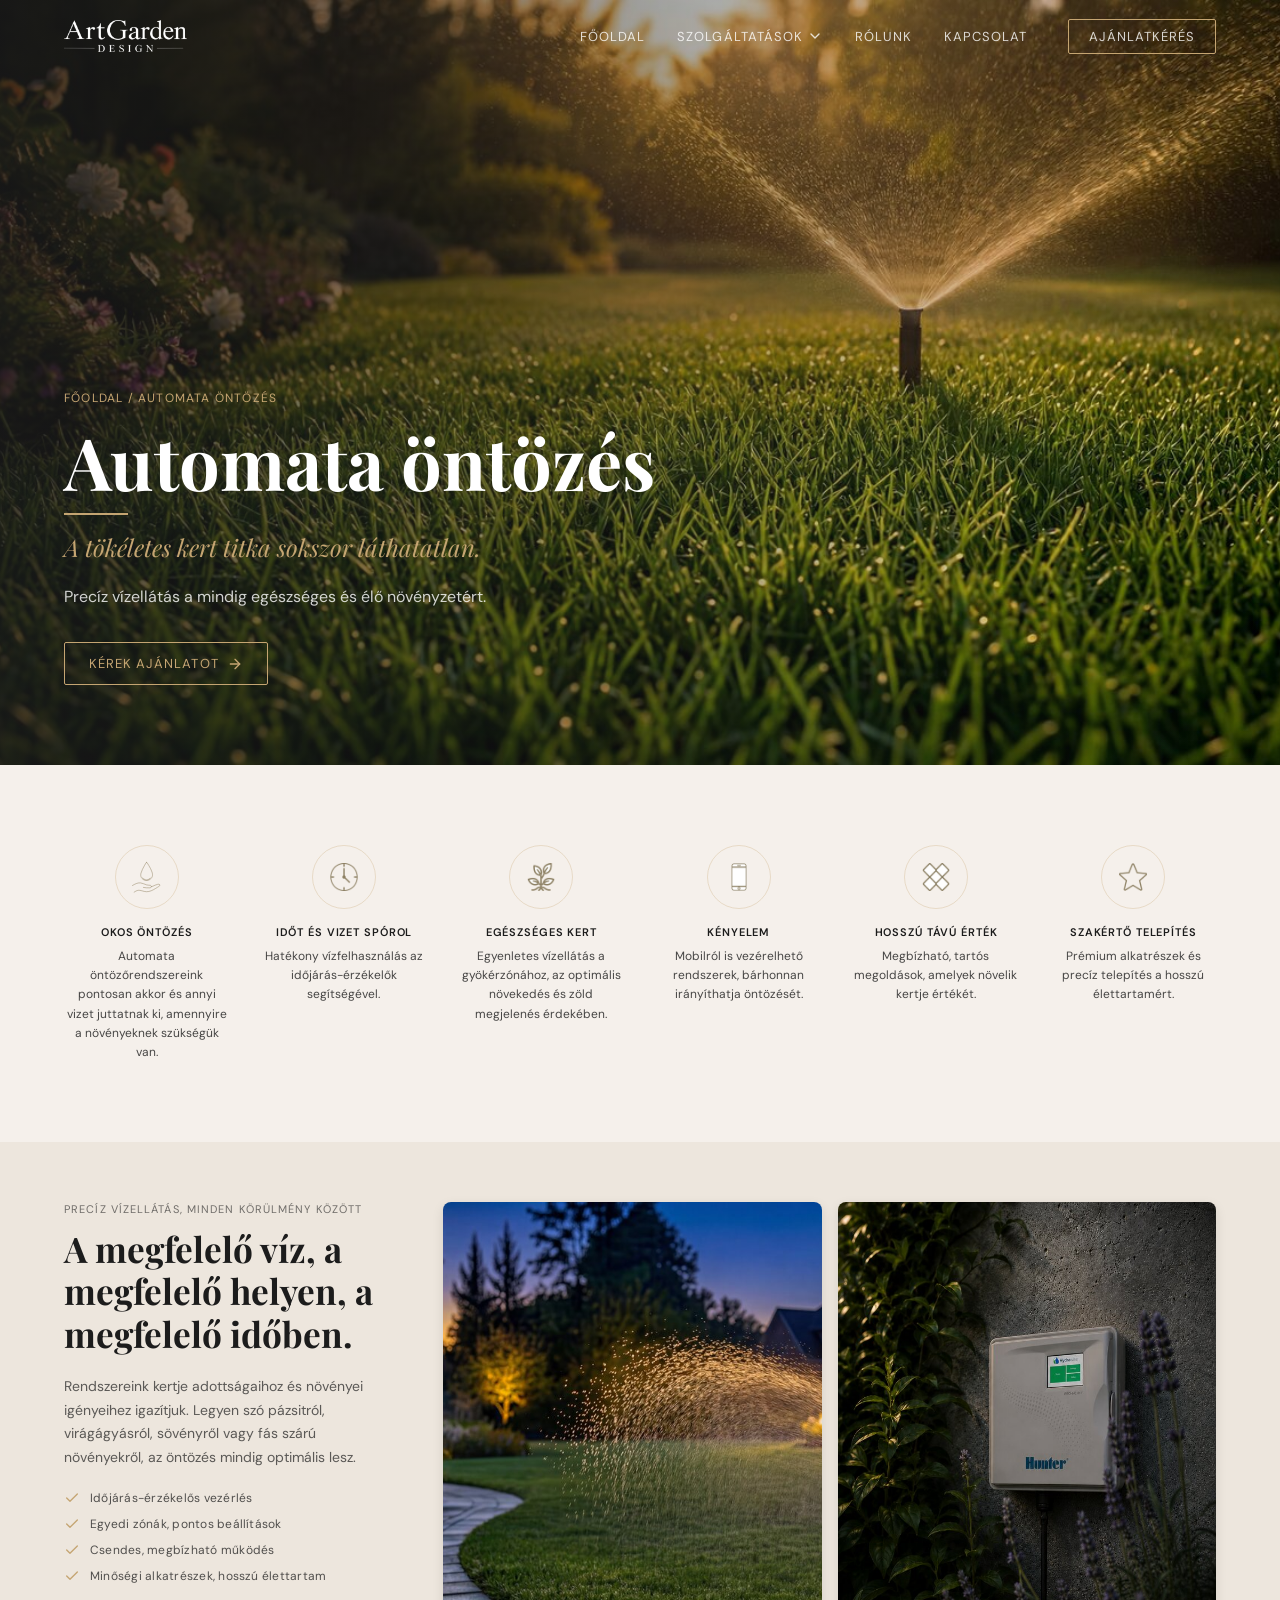
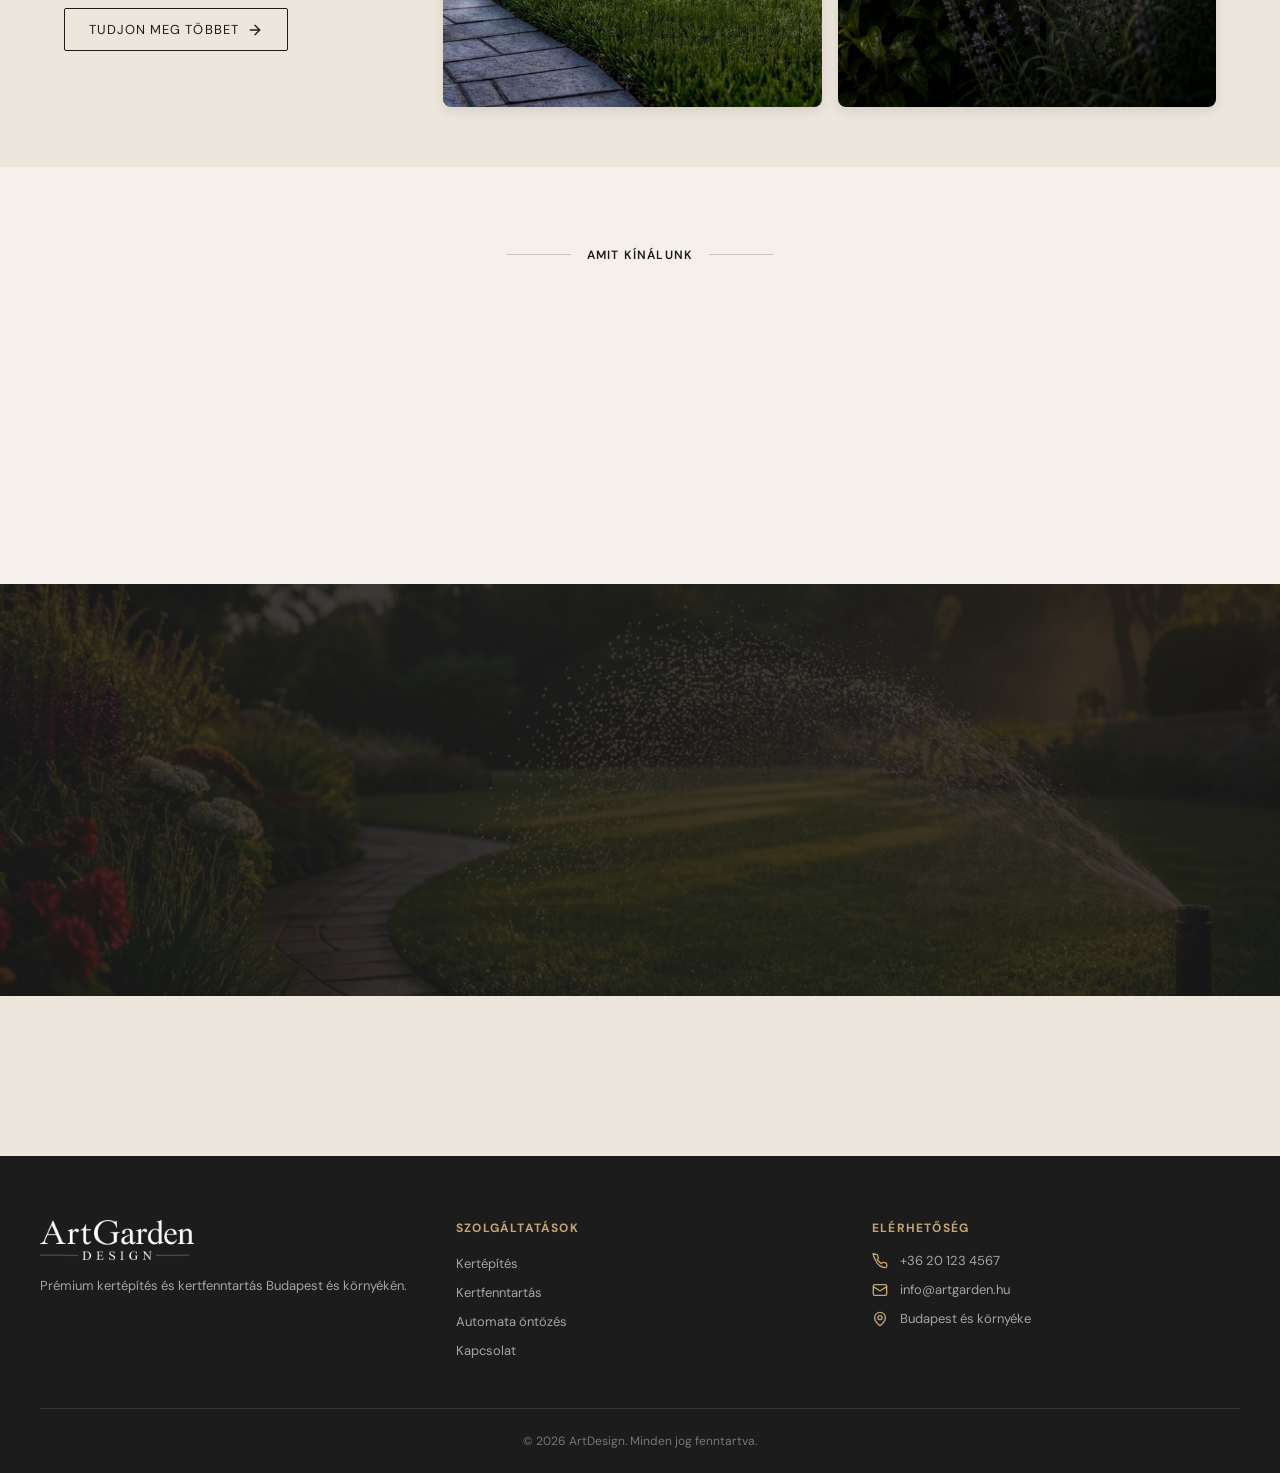
==== commit f13ac791: "d d" ====
--- a/automata-ontozes.html
+++ b/automata-ontozes.html
@@ -6,15 +6,15 @@
   <title>Automata öntözés | ArtDesign</title>
   <meta name="description" content="Precíz vízellátás a mindig egészséges és élő növényzetért." />
   <link rel="icon" href="favicon.svg" />
-  <link rel="stylesheet" href="css/style.css" />
+  <link rel="stylesheet" href="css/style.css?v=2" />
 </head>
 <body>
 
 <!-- HEADER -->
-<header class="site-header bg-dark-80">
+<header class="site-header bg-dark-80 subpage-header">
   <div class="header-inner">
     <a href="index.html" class="logo-wrap" id="logo-link">
-      <img src="logos/logo-icon.png" alt="" class="logo-icon" style="height:56px;width:56px;object-fit:contain;" />
+      <img src="logos/logo-icon.png" alt="" class="logo-icon" style="height:36px;width:36px;object-fit:contain;" />
       <img src="logos/logo-white.png" alt="ArtDesign logo" class="logo-text" style="height:32px;width:140px;object-fit:contain;object-position:left;" />
     </a>
     <nav class="nav-desktop">
@@ -29,7 +29,7 @@
           <a href="automata-ontozes.html" class="active">Automata öntözés</a>
         </div>
       </div>
-      <a href="index.html#rolunk">RÓLUNK</a>
+      <a href="rolunk.html">RÓLUNK</a>
       <a href="kapcsolat.html">KAPCSOLAT</a>
       <a href="kapcsolat.html" class="btn btn-gold btn-sm" style="margin-left:8px;">AJÁNLATKÉRÉS</a>
     </nav>
@@ -45,7 +45,7 @@
       <a href="kertfenntartas.html">Kertfenntartás</a>
       <a href="automata-ontozes.html" class="active">Automata öntözés</a>
     </div>
-    <a href="index.html#rolunk">RÓLUNK</a>
+    <a href="rolunk.html">RÓLUNK</a>
     <a href="kapcsolat.html">KAPCSOLAT</a>
   </div>
 </header>
@@ -55,7 +55,7 @@
   <!-- SERVICE HERO -->
   <section class="service-hero">
     <div class="hero-bg-img">
-      <img src="images/öntözés_1.jpg" alt="Automata öntözés kertben" />
+      <img src="images/öntözés_3.jpg" alt="Automata öntözés kertben" />
     </div>
     <div class="hero-overlay-lr"></div>
     <div class="hero-content">
@@ -75,17 +75,17 @@
     <div class="container">
       <div class="features-grid">
         <div class="feature-item fade-in" data-delay="0">
-          <div class="feature-icon"><img src="icons/eszkoz-92.png" alt="" /></div>
+          <div class="feature-icon"><img src="icons/okos.svg" alt="" /></div>
           <h3 class="feature-title">OKOS ÖNTÖZÉS</h3>
           <p class="feature-desc">Automata öntözőrendszereink pontosan akkor és annyi vizet juttatnak ki, amennyire a növényeknek szükségük van.</p>
         </div>
         <div class="feature-item fade-in" data-delay="0.1">
-          <div class="feature-icon"><img src="icons/eszkoz-105.png" alt="" /></div>
+          <div class="feature-icon"><img src="icons/eszkoz-84.png" alt="" /></div>
           <h3 class="feature-title">IDŐT ÉS VIZET SPÓROL</h3>
           <p class="feature-desc">Hatékony vízfelhasználás az időjárás-érzékelők segítségével.</p>
         </div>
         <div class="feature-item fade-in" data-delay="0.2">
-          <div class="feature-icon"><img src="icons/eszkoz-75.png" alt="" /></div>
+          <div class="feature-icon"><img src="icons/eszkoz-77.png" alt="" /></div>
           <h3 class="feature-title">EGÉSZSÉGES KERT</h3>
           <p class="feature-desc">Egyenletes vízellátás a gyökérzónához, az optimális növekedés és zöld megjelenés érdekében.</p>
         </div>
@@ -126,7 +126,7 @@
         </div>
         <div class="content-images fade-in-right">
           <div class="content-img"><img src="images/öntözés_2.jpg" alt="Öntözőrendszer működés közben" /></div>
-          <div class="content-img"><img src="images/öntözés_3.jpg" alt="Okos öntözővezérlő" /></div>
+          <div class="content-img"><img src="images/öntözés_1.jpg" alt="Okos öntözővezérlő" /></div>
         </div>
       </div>
     </div>
@@ -142,38 +142,50 @@
       </div>
       <div class="steps-grid">
         <div class="step-item fade-in" data-delay="0">
+          <div class="step-circle-wrap">
+            <div class="step-circle">1</div>
+          </div>
           <div class="step-icon"><img src="icons/eszkoz-66.png" alt="" /></div>
-          <p class="step-number">01.</p>
           <h3 class="step-title">TERVEZÉS</h3>
           <p class="step-desc">Az Ön kertjéhez szabva.</p>
         </div>
         <div class="step-item fade-in" data-delay="0.1">
-          <div class="step-icon"><img src="icons/eszkoz-103.png" alt="" /></div>
-          <p class="step-number">02.</p>
+          <div class="step-circle-wrap">
+            <div class="step-circle">2</div>
+          </div>
+          <div class="step-icon"><img src="icons/eszkoz-109.png" alt="" /></div>
           <h3 class="step-title">PRÉMIUM ALKATRÉSZEK</h3>
           <p class="step-desc"></p>
         </div>
         <div class="step-item fade-in" data-delay="0.2">
+          <div class="step-circle-wrap">
+            <div class="step-circle">3</div>
+          </div>
           <div class="step-icon"><img src="icons/eszkoz-70.png" alt="" /></div>
-          <p class="step-number">03.</p>
           <h3 class="step-title">PRECÍZ TELEPÍTÉS</h3>
           <p class="step-desc">Gyors, tiszta, megbízható.</p>
         </div>
         <div class="step-item fade-in" data-delay="0.3">
+          <div class="step-circle-wrap">
+            <div class="step-circle">4</div>
+          </div>
           <div class="step-icon"><img src="icons/eszkoz-89.png" alt="" /></div>
-          <p class="step-number">04.</p>
           <h3 class="step-title">OKOS VEZÉRLÉS</h3>
           <p class="step-desc">Időjárás érzékelővel, telefonról is.</p>
         </div>
         <div class="step-item fade-in" data-delay="0.4">
-          <div class="step-icon"><img src="icons/eszkoz-109.png" alt="" /></div>
-          <p class="step-number">05.</p>
+          <div class="step-circle-wrap">
+            <div class="step-circle">5</div>
+          </div>
+          <div class="step-icon"><img src="icons/eszkoz-92.png" alt="" /></div>
           <h3 class="step-title">KARBANTARTÁS</h3>
           <p class="step-desc">Rendszeres ellenőrzés a hosszú élettartamért.</p>
         </div>
         <div class="step-item fade-in" data-delay="0.5">
-          <div class="step-icon"><img src="icons/eszkoz-92.png" alt="" /></div>
-          <p class="step-number">06.</p>
+          <div class="step-circle-wrap">
+            <div class="step-circle">6</div>
+          </div>
+          <div class="step-icon"><img src="icons/eszkoz-71.png" alt="" /></div>
           <h3 class="step-title">BŐVÍTHETŐ MEGOLDÁSOK</h3>
           <p class="step-desc">Kertje változásaihoz rugalmasan igazodunk.</p>
         </div>
--- a/css/style.css
+++ b/css/style.css
@@ -95,8 +95,8 @@
   box-shadow: 0 2px 20px rgba(0,0,0,.2);
 }
 .site-header.transparent { background: transparent; }
-.site-header.bg-dark-80 { background: rgba(28,28,28,.8); backdrop-filter: blur(4px); }
-
+/*.site-header.bg-dark-80 { background: rgba(28,28,28,.8); backdrop-filter: blur(4px); }
+*/
 .header-inner {
   max-width: 1200px;
   margin: 0 auto;
@@ -123,6 +123,15 @@
 .nav-desktop button:hover,
 .nav-desktop a.active,
 .nav-desktop button.active { color: var(--gold); }
+
+.header-cream .dropdown {
+  background: var(--cream);
+  box-shadow: 0 8px 30px rgba(0,0,0,.12);
+}
+.header-cream .dropdown a {
+  color: var(--dark);
+}
+.header-cream .dropdown a:hover { color: var(--gold); background: rgba(197,165,114,.08); }
 
 /* Dropdown */
 .nav-item { position: relative; }
@@ -164,7 +173,20 @@
   align-items: center;
   justify-content: center;
   width: 40px; height: 40px;
+  position: relative;
+  isolation: isolate;
   color: #fff;
+  filter: drop-shadow(0 4px 14px rgba(0,0,0,.85));
+}
+.mobile-menu-btn::before {
+  content: "";
+  position: absolute;
+  inset: -10px;
+  border-radius: 999px;
+  background: radial-gradient(circle at center, rgba(0,0,0,.78) 0%, rgba(0,0,0,.42) 52%, rgba(0,0,0,0) 100%);
+  filter: blur(8px);
+  z-index: -1;
+  pointer-events: none;
 }
 .mobile-nav {
   display: none;
@@ -195,6 +217,20 @@
 .mobile-sub.open { display: block; }
 .mobile-sub a { font-size: 12px; }
 
+.header-cream .mobile-nav {
+  background: var(--cream);
+  border-top: 1px solid rgba(197,165,114,.25);
+}
+.header-cream .mobile-nav a,
+.header-cream .mobile-nav button,
+.header-cream .mobile-services-toggle {
+  color: var(--dark);
+  border-bottom-color: rgba(28,28,28,.1);
+}
+.header-cream .mobile-nav a:hover { color: var(--gold); }
+.header-cream .mobile-sub a { color: rgba(28,28,28,.7); }
+.header-cream .mobile-sub a:hover { color: var(--gold); }
+
 /* ---------- Mobile Homepage ---------- */
 .mobile-hero {
   position: relative;
@@ -214,10 +250,17 @@
   position: absolute;
   top: 0; left: 0; right: 0;
   height: 75%;
-  background-image: url('../logos/mobile-background.png');
+  background-image: url('../images/test1.png');
   background-size: cover;
-  background-position: center top;
+  background-position: center;
   background-repeat: no-repeat;
+  filter: saturate(1.5) contrast(0.95) brightness(1.25);
+}
+.mobile-hero-bg-img::after {
+  content: "";
+  position: absolute;
+  inset: 0;
+  background: rgba(0,0,0,.22);
 }
 .mobile-hero-fade {
   position: absolute;
@@ -232,16 +275,32 @@
   flex: 1;
   display: flex;
   flex-direction: column;
-  justify-content: flex-end;
+  justify-content: center;
   position: relative;
+  isolation: isolate;
   z-index: 1;
   padding: 0 20px 12px;
+}
+.mobile-hero-text::before {
+  content: "";
+  position: absolute;
+  left: 50%;
+  top: 50%;
+  width: min(92vw, 420px);
+  height: min(48vh, 280px);
+  transform: translate(-50%, -50%);
+  background: radial-gradient(ellipse at center, rgba(0,0,0,.62) 0%, rgba(0,0,0,.35) 52%, rgba(0,0,0,0) 100%);
+  filter: blur(16px);
+  z-index: -1;
+  pointer-events: none;
 }
 .mobile-hero-text h1 {
   font-family: var(--font-display);
   font-size: clamp(1.6rem, 7vw, 2.5rem);
+  font-weight: 400;
   line-height: 1.05;
   color: #fff;
+  text-shadow: 0 4px 20px rgba(0,0,0,.9), 0 1px 6px rgba(0,0,0,.75);
 }
 .mobile-hero-text .gold-sub {
   font-family: var(--font-display);
@@ -249,6 +308,7 @@
   color: var(--gold);
   font-size: clamp(0.85rem, 3.5vw, 1.125rem);
   margin: 6px 0 8px;
+  text-shadow: 0 3px 16px rgba(0,0,0,.82), 0 1px 6px rgba(0,0,0,.65);
 }
 .mobile-hero-text .desc {
   color: rgba(255,255,255,.8);
@@ -256,22 +316,45 @@
   line-height: 1.6;
   max-width: 260px;
   margin-bottom: 12px;
-}
-.mobile-hero-text .btn { font-size: clamp(8px, 2.2vw, 10px); align-self: flex-start; }
+  text-shadow: 0 2px 12px rgba(0,0,0,.8), 0 1px 4px rgba(0,0,0,.65);
+}
+.mobile-hero-text .btn {
+  font-size: clamp(8px, 2.2vw, 10px);
+  align-self: flex-start;
+  padding: 9px 18px;
+  position: relative;
+  isolation: isolate;
+}
+.mobile-hero-text .btn::before {
+  content: "";
+  position: absolute;
+  left: 50%;
+  top: 50%;
+  width: calc(100% + 34px);
+  height: calc(100% + 22px);
+  transform: translate(-50%, -50%);
+  border-radius: 999px;
+  background: radial-gradient(ellipse at center, rgba(0,0,0,.74) 0%, rgba(0,0,0,.4) 55%, rgba(0,0,0,0) 100%);
+  filter: blur(8px);
+  z-index: -1;
+  pointer-events: none;
+}
 
 .mobile-bottom {
   flex-shrink: 0;
   position: relative;
   z-index: 1;
-  padding: 0 12px 16px;
+  padding: 0 0 16px;
   display: flex;
   flex-direction: column;
   gap: 8px;
 }
 .mobile-services-grid {
   display: grid;
-  grid-template-columns: 1fr 1fr;
-  gap: 8px;
+  grid-template-columns: repeat(2, minmax(0, 1fr));
+  column-gap: 1.5%;
+  row-gap: 6px;
+  padding: 0 2.5%;
 }
 .mobile-service-card {
   position: relative;
@@ -282,20 +365,29 @@
   border-radius: 8px;
   padding: 10px;
   box-shadow: 0 1px 3px rgba(0,0,0,.08);
-  height: 90px;
+  height: 100px;
+  overflow: hidden;
+  transition: transform 0.14s ease, box-shadow 0.14s ease;
+  -webkit-tap-highlight-color: transparent;
+}
+.mobile-service-card:active {
+  transform: scale(0.965);
+  box-shadow: 0 1px 6px rgba(0,0,0,.14);
 }
 .mobile-service-card img {
   width: 64px; height: 64px;
   object-fit: contain;
   flex-shrink: 0;
 }
-.mobile-service-info { flex: 1; min-width: 0; }
+.mobile-service-info { flex: 1; min-width: 0; display: flex; flex-direction: column; justify-content: center; }
 .mobile-service-title {
-  font-size: 9px;
-  font-weight: 700;
-  letter-spacing: 0.08em;
-  color: var(--dark);
+  font-size: 10px;
+  font-weight:500;
+  letter-spacing: 0.04em;
+  color:#2A2A2A;          /*var(--dark);*/
   margin-bottom: 2px;
+  transform: translateY(-6px);
+  font-family:'Times New Roman', Times, serif;
 }
 .mobile-service-divider {
   width: 24px; height: 1px;
@@ -303,14 +395,16 @@
   margin-bottom: 4px;
 }
 .mobile-service-desc {
-  font-size: 8px;
-  color: rgba(28,28,28,.6);
+  font-size: 9px;
+  color: rgb(41, 41, 41);/*rgba(28,28,28,.6);*/
   line-height: 1.3;
+  transform: translateY(6px);
 }
 .mobile-service-arrow {
   position: absolute;
   right: 8px; bottom: 8px;
   color: var(--gold);
+  width: 16px; height: 16px;
 }
 
 .qualities-bar {
@@ -418,13 +512,11 @@
 }
 .service-card:hover { box-shadow: 0 8px 24px rgba(0,0,0,.1); }
 .service-card-icon {
-  width: 64px; height: 64px;
-  border-radius: 50%;
-  border: 1px solid rgba(197,165,114,.3);
   display: flex; align-items: center; justify-content: center;
+  align-self: flex-start;
   margin-bottom: 20px;
 }
-.service-card-icon img { width: 32px; height: 32px; object-fit: contain; }
+.service-card-icon img { width: 72px; height: 72px; object-fit: contain; }
 .service-card h3 {
   font-size: 13px;
   font-weight: 600;
@@ -587,6 +679,7 @@
   margin: 0 auto 16px;
 }
 .feature-icon img { width: 28px; height: 28px; object-fit: contain; }
+.feature-icon img[src="icons/okos.svg"] { width: 36px; height: 36px; }
 .feature-title {
   font-size: 11px;
   font-weight: 600;
@@ -598,7 +691,7 @@
 .feature-desc { font-size: 12px; color: rgba(28,28,28,.8); line-height: 1.6; }
 
 /* ---------- Content Section ---------- */
-.content-section { padding: 80px 0; background: var(--cream-dark); }
+.content-section { padding: 60px 0; background: var(--cream-dark); }
 .content-grid { display: grid; gap: 48px; }
 .content-overline {
   font-size: 11px;
@@ -614,14 +707,58 @@
   line-height: 1.2;
   margin-bottom: 20px;
 }
-.content-desc { color: rgba(28,28,28,.7); line-height: 1.7; margin-bottom: 24px; }
-.check-list { display: flex; flex-direction: column; gap: 12px; margin-bottom: 32px; }
-.check-item { display: flex; align-items: center; gap: 12px; font-size: 13px; color: rgba(28,28,28,.8); }
-.check-item svg { color: var(--gold); flex-shrink: 0; }
-.content-images { display: grid; grid-template-columns: 1fr 1fr; gap: 16px; }
+.content-desc { color: rgba(28,28,28,.7); line-height: 1.7; margin-bottom: 20px; font-size: 14px; }
+.content-features {
+  display: flex;
+  flex-direction: column;
+  gap: 0;
+  margin-bottom: 32px;
+  border-top: 1px solid rgba(197,165,114,.3);
+}
+.content-feature-item {
+  display: flex;
+  align-items: flex-start;
+  gap: 16px;
+  padding: 16px 0;
+  border-bottom: 1px solid rgba(197,165,114,.3);
+}
+.content-feature-icon {
+  width: 32px;
+  height: 32px;
+  object-fit: contain;
+  flex-shrink: 0;
+  margin-top: 2px;
+  opacity: 0.75;
+}
+.content-feature-item h4 {
+  font-size: 11px;
+  font-weight: 600;
+  letter-spacing: 0.1em;
+  color: var(--gold);
+  margin-bottom: 4px;
+}
+.content-feature-item p {
+  font-size: 13px;
+  color: rgba(28,28,28,.65);
+  line-height: 1.6;
+}
+.check-list { display: flex; flex-direction: column; gap: 10px; margin-bottom: 24px; }
+.check-item { display: flex; align-items: center; gap: 10px; font-size: 12px; color: rgba(28,28,28,.75); letter-spacing: 0.02em; }
+.check-item svg { flex-shrink: 0; }
+.content-brand {
+  font-family: var(--font-display);
+  font-style: italic;
+  font-size: 1.1rem;
+  color: rgba(28,28,28,.35);
+  margin-bottom: 20px;
+  letter-spacing: 0.04em;
+}
+.content-images { display: grid; grid-template-columns: 1fr 1fr; gap: 16px; align-self: stretch; }
 .content-img {
   position: relative;
-  aspect-ratio: 3/4;
+  aspect-ratio: unset;
+  min-height: 320px;
+  height: 100%;
   border-radius: 8px;
   overflow: hidden;
   box-shadow: 0 4px 12px rgba(0,0,0,.1);
@@ -643,6 +780,37 @@
 .steps-header-title { font-size: 12px; font-weight: 600; letter-spacing: 0.1em; text-transform: uppercase; color: var(--dark); }
 .steps-grid { display: grid; grid-template-columns: repeat(2, 1fr); gap: 24px; }
 .step-item { text-align: center; }
+
+/* Circle number + connecting line */
+.step-circle-wrap {
+  display: flex;
+  align-items: center;
+  margin-bottom: 20px;
+}
+.step-circle-wrap::before,
+.step-circle-wrap::after {
+  content: '';
+  flex: 1;
+  height: 1px;
+  background: rgba(197,165,114,.45);
+}
+.step-circle {
+  width: 32px;
+  height: 32px;
+  border-radius: 50%;
+  border: 1px solid var(--gold);
+  color: var(--gold);
+  font-family: var(--font-display);
+  font-size: 13px;
+  display: flex;
+  align-items: center;
+  justify-content: center;
+  flex-shrink: 0;
+  margin: 0 8px;
+}
+/* Hide the left line on first, right line on last */
+.step-item:first-child .step-circle-wrap::before { background: transparent; }
+.step-item:last-child .step-circle-wrap::after { background: transparent; }
 .step-icon {
   width: 56px; height: 56px;
   border-radius: 50%;
@@ -651,7 +819,8 @@
   margin: 0 auto 12px;
 }
 .step-icon img { width: 24px; height: 24px; object-fit: contain; }
-.step-number { font-family: var(--font-display); font-size: 1.75rem; color: var(--gold); margin-bottom: 4px; }
+.step-icon img.step-icon-match { width: 55px; height: 55px; }
+.step-number-icon { width: 48px; height: 48px; object-fit: contain; margin: 0 auto 12px; display: block; opacity: 0.85; }
 .step-title { font-size: 11px; font-weight: 600; letter-spacing: 0.08em; text-transform: uppercase; color: var(--dark); margin-bottom: 8px; }
 .step-desc { font-size: 11px; color: rgba(28,28,28,.6); line-height: 1.6; }
 
@@ -791,10 +960,17 @@
 }
 
 /* ---------- Animations ---------- */
+@keyframes mobileRipple {
+  to { transform: translate(-50%,-50%) scale(28); opacity: 0; }
+}
+@keyframes heroLogoBreathe {
+  0%, 100% { opacity: 1; }
+  50% { opacity: 0.82; }
+}
 .fade-in {
   opacity: 0;
   transform: translateY(20px);
-  transition: opacity 0.6s ease, transform 0.6s ease;
+  transition: opacity 0.35s ease, transform 0.35s ease;
 }
 .fade-in.visible {
   opacity: 1;
@@ -803,13 +979,13 @@
 .fade-in-left {
   opacity: 0;
   transform: translateX(-24px);
-  transition: opacity 0.6s ease, transform 0.6s ease;
+  transition: opacity 0.35s ease, transform 0.35s ease;
 }
 .fade-in-left.visible { opacity: 1; transform: none; }
 .fade-in-right {
   opacity: 0;
   transform: translateX(24px);
-  transition: opacity 0.6s ease, transform 0.6s ease;
+  transition: opacity 0.35s ease, transform 0.35s ease;
 }
 .fade-in-right.visible { opacity: 1; transform: none; }
 
@@ -820,7 +996,7 @@
   .footer-grid { grid-template-columns: repeat(3, 1fr); }
   .cta-banner-inner { flex-direction: row; align-items: center; justify-content: space-between; }
   .contact-grid { grid-template-columns: 1fr 1fr; }
-  .content-grid { grid-template-columns: 1fr 1fr; align-items: center; }
+  .content-grid { grid-template-columns: 30fr 70fr; align-items: stretch; }
   .about-grid { grid-template-columns: 1fr 1fr; }
 }
 
@@ -832,7 +1008,8 @@
   .mobile-menu-btn { display: none; }
   .nav-desktop { display: flex; }
   .features-grid { grid-template-columns: repeat(6, 1fr); gap: 32px; }
-  .steps-grid { grid-template-columns: repeat(5, 1fr); }
+  .steps-grid { grid-template-columns: repeat(6, 1fr); gap: 0; }
+  .steps-section-kertfenntartas .steps-grid { grid-template-columns: repeat(5, 1fr); }
   .contact-grid { grid-template-columns: 1fr 1fr 1fr; }
   .services-grid { grid-template-columns: repeat(4, 1fr); }
 }
@@ -853,12 +1030,349 @@
 /* Header mobile overrides */
 @media (max-width: 1023px) {
   .site-header { height: 60px; }
-  .logo-wrap {
-    align-self: flex-end;
-    padding-bottom: 0;
-    transform: translateY(40px);
-  }
   .logo-icon { display: block !important; }
   .header-inner { align-items: center; }
   .logo-wrap img.logo-text { height: 32px; }
-}
+
+  /* Home mobile header must stay truly transparent. */
+  .site-header.transparent,
+  .site-header.transparent.scrolled {
+    background: transparent !important;
+    backdrop-filter: none !important;
+    box-shadow: none !important;
+  }
+
+  /* On mobile home, opened menu header should match menu panel color. */
+  .site-header.transparent.menu-open,
+  .site-header.transparent.menu-open.scrolled {
+    background: var(--dark) !important;
+    backdrop-filter: none !important;
+    box-shadow: none !important;
+  }
+}
+
+/* Subpage logo: keep inside header */
+@media (max-width: 1023px) {
+  .subpage-header .logo-wrap {
+    transform: none !important;
+    align-self: center !important;
+  }
+  .subpage-header .logo-icon { height: 36px !important; width: 36px !important; }
+  .subpage-header .logo-wrap img.logo-text { height: 22px !important; width: auto !important; }
+}
+
+/* Index logo: smooth transition into header when mobile menu opens */
+@media (max-width: 1023px) {
+  .logo-wrap {
+    transition: transform 0.35s cubic-bezier(0.4,0,0.2,1);
+  }
+  .hero-logo {
+    position: relative;
+    isolation: isolate;
+  }
+  .hero-logo::before {
+    content: "";
+    position: absolute;
+    left: 50%;
+    top: 50%;
+    width: 180px;
+    height: 82px;
+    border-radius: 999px;
+    transform: translate(-50%, -50%);
+    background: radial-gradient(ellipse at center, rgba(0,0,0,.78) 0%, rgba(0,0,0,.48) 48%, rgba(0,0,0,0) 100%);
+    filter: blur(10px);
+    z-index: -1;
+    pointer-events: none;
+  }
+  .logo-icon {
+    transition: height 0.35s cubic-bezier(0.4,0,0.2,1), width 0.35s cubic-bezier(0.4,0,0.2,1);
+  }
+  .logo-wrap img.logo-text {
+    transition: height 0.35s cubic-bezier(0.4,0,0.2,1), width 0.35s cubic-bezier(0.4,0,0.2,1);
+  }
+  .site-header.menu-open .logo-wrap {
+    transform: none !important;
+  }
+  .site-header.menu-open .logo-icon {
+    height: 36px !important;
+    width: 36px !important;
+  }
+  .site-header.menu-open .logo-wrap img.logo-text {
+    height: 22px !important;
+    width: auto !important;
+  }
+}
+
+/* Foldable open / wide-mobile: keep logo higher in the corner */
+@media (max-width: 900px) and (min-width: 540px) {
+  .hero-logo {
+    transform: translateY(36px) !important;
+  }
+  .hero-logo .logo-icon {
+    height: 52px !important;
+    width: 52px !important;
+  }
+  .hero-logo img.logo-text {
+    height: 30px !important;
+    width: 122px !important;
+  }
+  .hero-logo::before {
+    width: 156px;
+    height: 70px;
+  }
+}
+
+@media (max-width: 360px) {
+  .mobile-hero {
+    height: auto;
+    min-height: 100dvh;
+    overflow-y: auto;
+    overflow-x: hidden;
+  }
+  .mobile-hero-spacer {
+    height: 56px;
+  }
+  .mobile-hero-text {
+    padding: 0 12px 8px;
+  }
+  .mobile-hero-text h1 {
+    font-size: clamp(1.25rem, 6.4vw, 1.9rem);
+  }
+  .mobile-hero-text .gold-sub {
+    font-size: clamp(0.75rem, 3.1vw, 0.95rem);
+    margin: 4px 0 6px;
+  }
+  .mobile-hero-text .desc {
+    font-size: 0.62rem;
+    line-height: 1.35;
+    margin-bottom: 8px;
+    max-width: 220px;
+  }
+  .mobile-hero-text .btn {
+    padding: 7px 12px;
+  }
+  .mobile-bottom {
+    padding: 0 0 10px;
+    gap: 4px;
+  }
+  .mobile-services-grid {
+    row-gap: 3px;
+  }
+  .mobile-service-card {
+    height: 78px;
+    padding: 6px;
+    gap: 6px;
+  }
+  .mobile-service-card img {
+    width: 42px;
+    height: 42px;
+  }
+  .mobile-service-title {
+    font-size: 8px;
+  }
+  .mobile-service-divider {
+    margin-bottom: 2px;
+  }
+  .mobile-service-desc {
+    font-size: 6.5px;
+    line-height: 1.2;
+  }
+  .mobile-service-arrow {
+    width: 13px;
+    height: 13px;
+    right: 6px;
+    bottom: 6px;
+  }
+  .qualities-bar {
+    padding: 8px 6px;
+  }
+  .quality-item {
+    gap: 4px;
+    padding: 0 2px;
+  }
+  .quality-icon {
+    width: 22px;
+    height: 22px;
+  }
+  .quality-icon img {
+    width: 11px;
+    height: 11px;
+  }
+  .quality-label {
+    font-size: 6px;
+    max-width: 48px;
+  }
+}
+
+/* ---------- Rólunk page ---------- */
+.header-cream.site-header,
+.header-cream.site-header.scrolled {
+  background: var(--cream) !important;
+  backdrop-filter: none !important;
+  box-shadow: 0 1px 0 rgba(197,165,114,.25) !important;
+}
+.header-cream .nav-desktop a,
+.header-cream .nav-desktop button {
+  color: var(--dark);
+}
+.header-cream .nav-desktop a:hover,
+.header-cream .nav-desktop button:hover,
+.header-cream .nav-desktop a.active {
+  color: var(--gold);
+}
+.header-cream .mobile-menu-btn {
+  color: var(--dark);
+  filter: none;
+}
+.header-cream .mobile-menu-btn::before { display: none; }
+.rolunk-values {
+  background: #2C3326;
+  padding: 80px 40px;
+}
+.rolunk-values-grid {
+  max-width: 960px;
+  margin: 0 auto;
+  display: grid;
+  grid-template-columns: repeat(3, 1fr);
+  gap: 0;
+}
+.rolunk-value-item {
+  text-align: center;
+  padding: 48px 48px;
+  border-right: 1px solid rgba(255,255,255,.1);
+}
+.rolunk-value-item:last-child { border-right: none; }
+.rolunk-value-icon {
+  width: 56px;
+  height: 56px;
+  object-fit: contain;
+  margin: 0 auto 28px;
+  filter: brightness(0) invert(1) sepia(1) saturate(0.4) brightness(1.1);
+  opacity: 0.85;
+}
+.rolunk-value-title {
+  font-size: 12px;
+  font-weight: 600;
+  letter-spacing: 0.18em;
+  color: var(--gold-light);
+  margin-bottom: 16px;
+}
+.rolunk-value-desc {
+  font-size: 14px;
+  color: rgba(255,255,255,.65);
+  line-height: 1.75;
+  max-width: 260px;
+  margin: 0 auto;
+}
+@media (max-width: 1023px) {
+  .rolunk-values { padding: 56px 24px; }
+  .rolunk-values-grid {
+    grid-template-columns: 1fr;
+    gap: 0;
+  }
+  .rolunk-value-item {
+    border-right: none;
+    border-bottom: 1px solid rgba(255,255,255,.1);
+    padding: 40px 24px;
+  }
+  .rolunk-value-item:last-child { border-bottom: none; }
+}
+
+.rolunk-split {
+  display: flex;
+  min-height: 100vh;
+}
+.rolunk-text-side {
+  flex: 0 0 50%;
+  display: flex;
+  align-items: center;
+  background: var(--cream);
+  padding: 120px 80px 80px 80px;
+}
+.rolunk-text-inner {
+  max-width: 480px;
+}
+.rolunk-eyebrow {
+  font-size: 11px;
+  letter-spacing: 0.18em;
+  text-transform: uppercase;
+  color: var(--gold);
+  margin-bottom: 20px;
+}
+.rolunk-hero-icon {
+  width: 52px;
+  height: 52px;
+  object-fit: contain;
+  margin: 20px 0;
+  opacity: 0.75;
+}
+.rolunk-title {
+  font-family: var(--font-display);
+  font-size: clamp(2rem, 3vw, 3rem);
+  font-weight: 500;
+  line-height: 1.2;
+  color: var(--dark);
+  margin-bottom: 8px;
+}
+.rolunk-subtitle {
+  font-family: var(--font-display);
+  font-size: clamp(1.1rem, 1.6vw, 1.45rem);
+  font-weight: 400;
+  font-style: italic;
+  color: var(--gold);
+  margin-bottom: 36px;
+  line-height: 1.5;
+}
+.rolunk-divider {
+  width: 48px;
+  height: 2px;
+  background: var(--gold);
+  margin-bottom: 32px;
+}
+.rolunk-body p {
+  font-size: 15px;
+  line-height: 1.8;
+  color: rgba(28,28,28,.72);
+  margin-bottom: 20px;
+}
+.rolunk-body p:last-child { margin-bottom: 0; }
+.rolunk-image-side {
+  flex: 0 0 50%;
+  position: relative;
+  overflow: hidden;
+}
+.rolunk-image-side img {
+  position: absolute;
+  inset: 0;
+  width: 100%;
+  height: 100%;
+  object-fit: cover;
+  object-position: center;
+}
+/* Mobile */
+@media (max-width: 1023px) {
+  .rolunk-split {
+    flex-direction: column;
+    min-height: unset;
+  }
+  .rolunk-image-side {
+    flex: none;
+    height: 55vw;
+    min-height: 280px;
+    max-height: 420px;
+    position: relative;
+  }
+  .rolunk-image-side img {
+    position: absolute;
+  }
+  .rolunk-text-side {
+    flex: none;
+    padding: 48px 24px 64px;
+  }
+  .rolunk-text-inner {
+    max-width: 100%;
+  }
+  .rolunk-title { font-size: clamp(1.7rem, 6vw, 2.4rem); }
+  .rolunk-subtitle { font-size: clamp(1rem, 3.5vw, 1.2rem); }
+  .rolunk-body p { font-size: 14px; }
+}
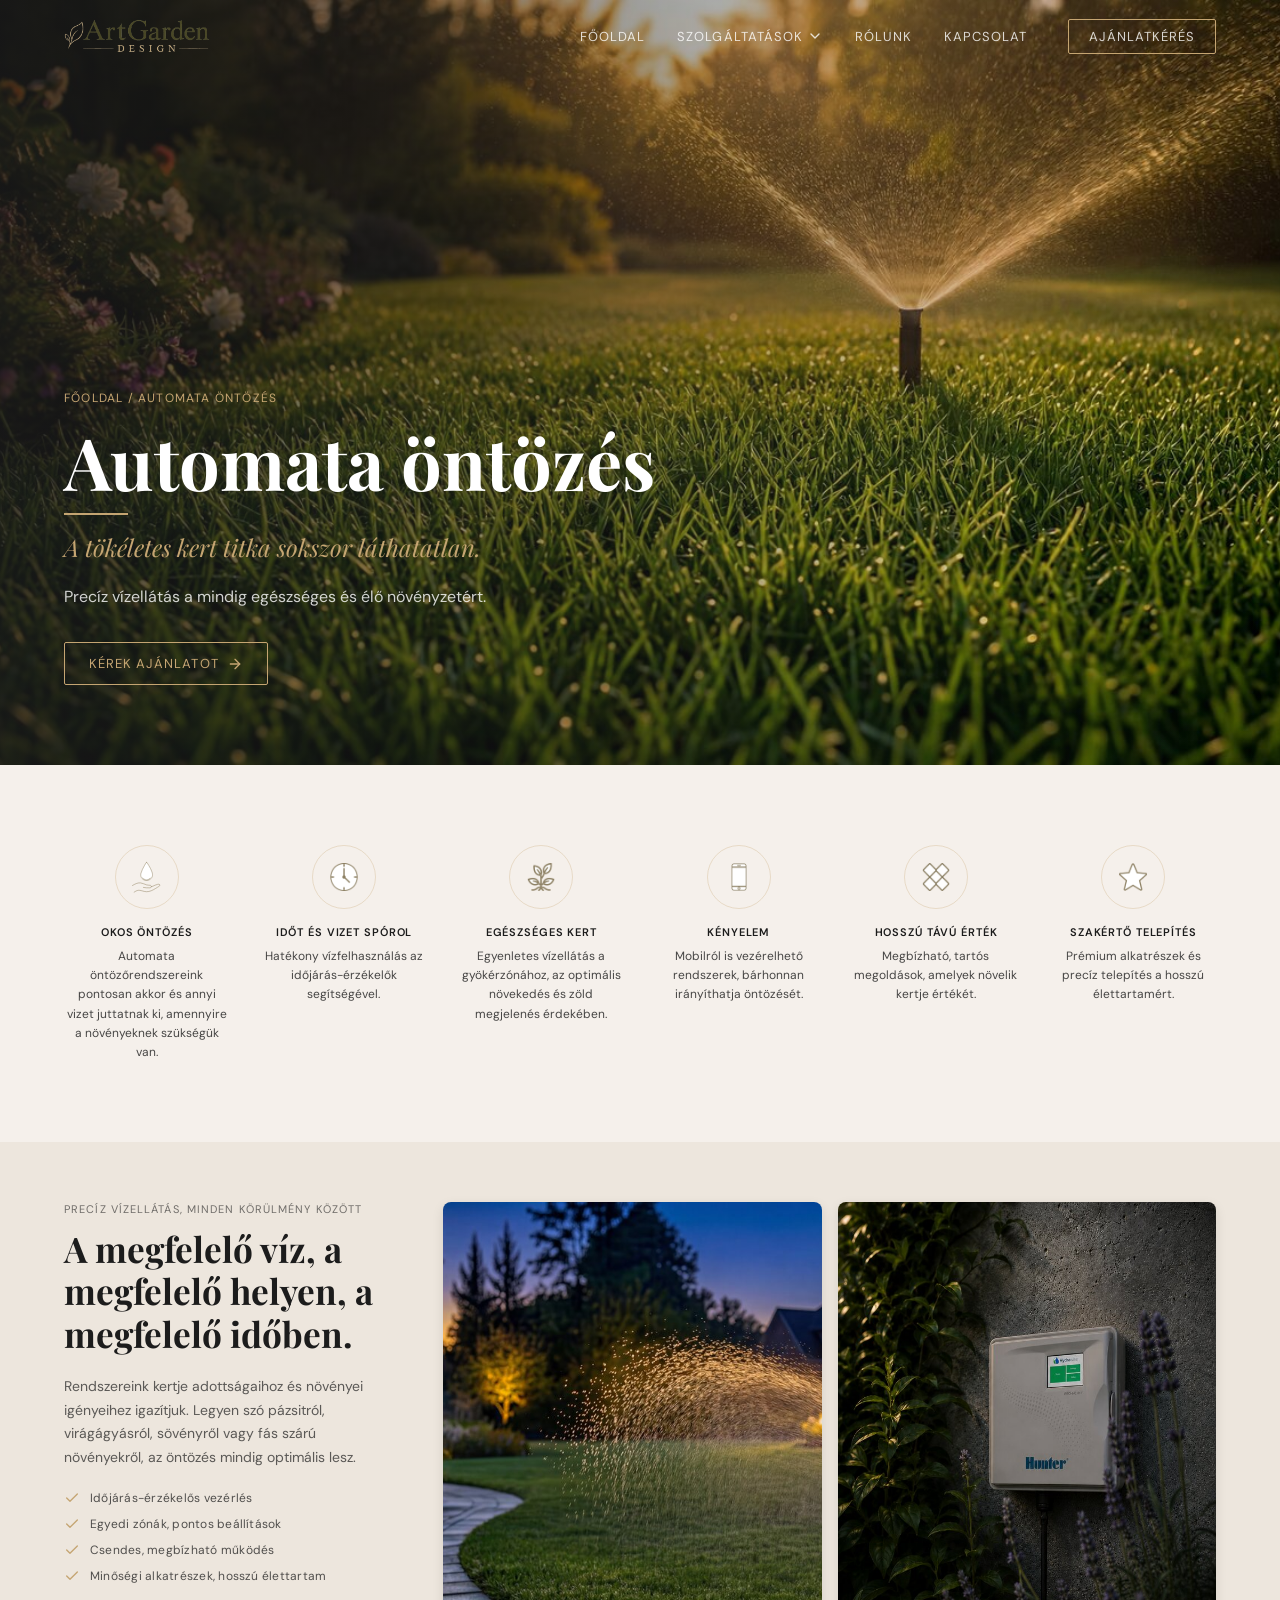
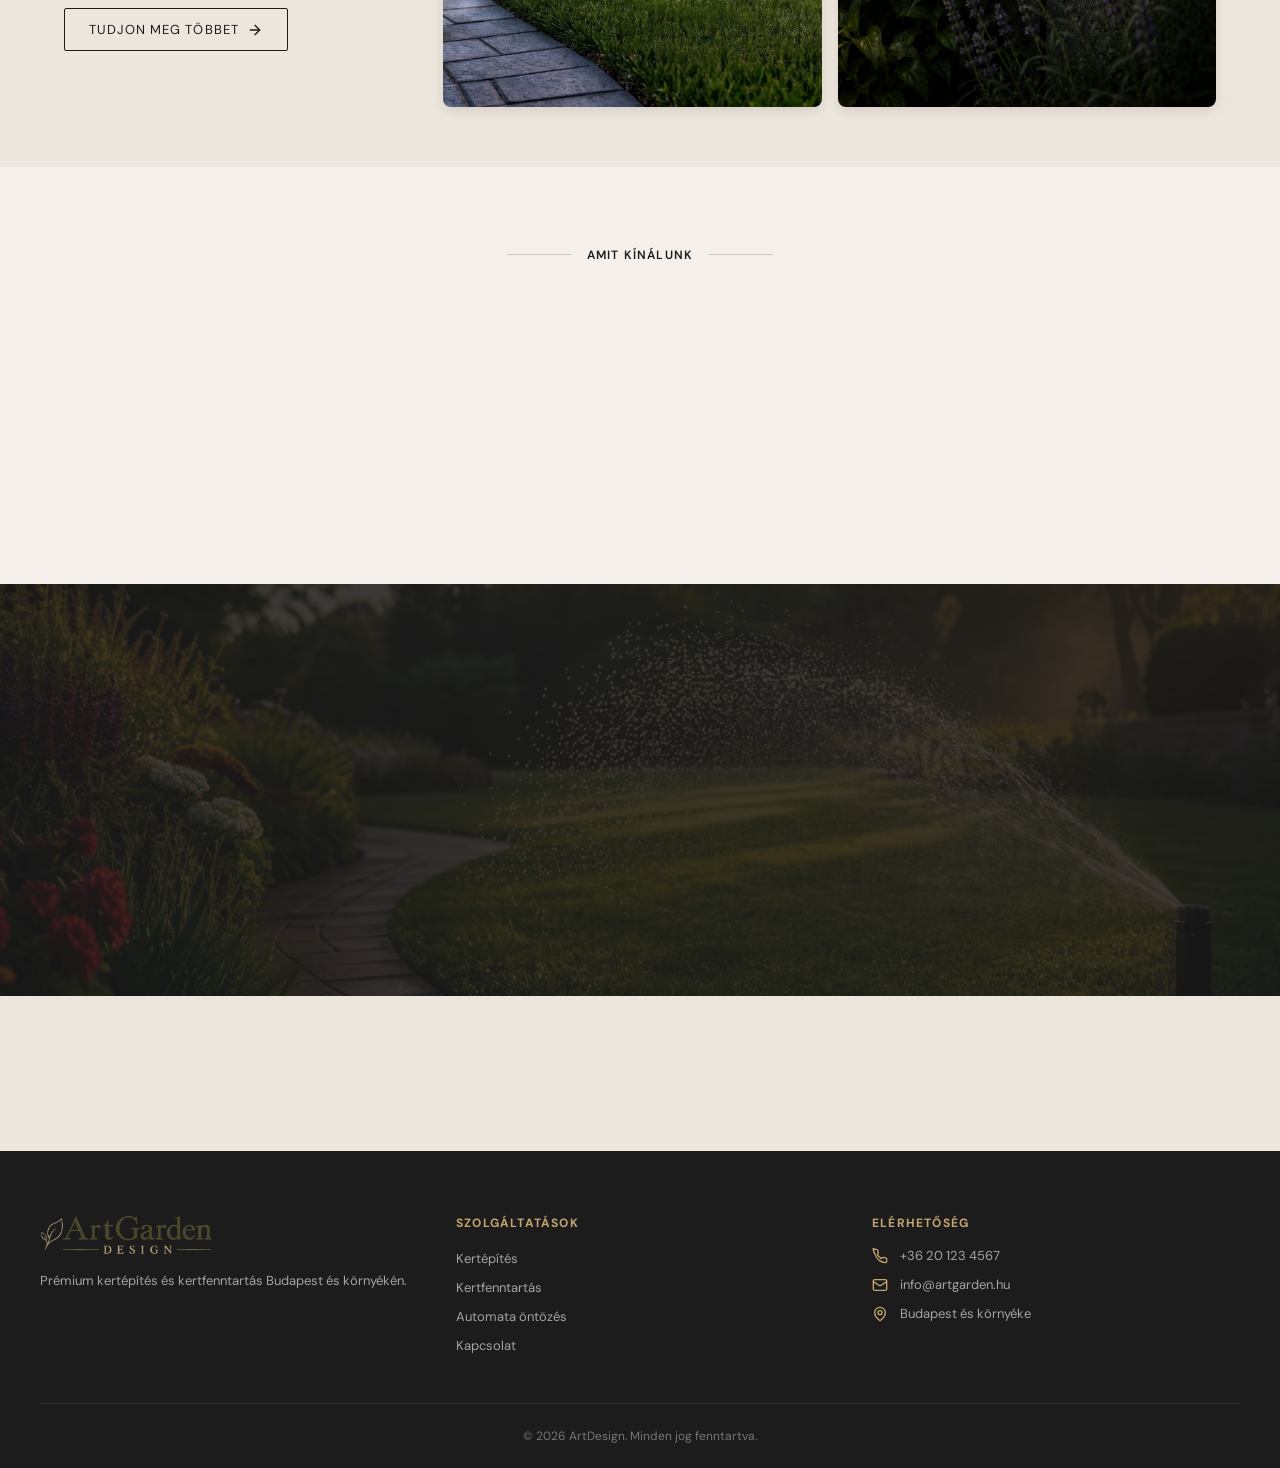
==== commit a123203d: "test2 test2" ====
--- a/automata-ontozes.html
+++ b/automata-ontozes.html
@@ -1,4 +1,4 @@
-<!DOCTYPE html>
+﻿<!DOCTYPE html>
 <html lang="hu">
 <head>
   <meta charset="UTF-8" />
@@ -6,7 +6,7 @@
   <title>Automata öntözés | ArtDesign</title>
   <meta name="description" content="Precíz vízellátás a mindig egészséges és élő növényzetért." />
   <link rel="icon" href="favicon.svg" />
-  <link rel="stylesheet" href="css/style.css?v=2" />
+  <link rel="stylesheet" href="css/style.css?v=6" />
 </head>
 <body>
 
@@ -14,8 +14,7 @@
 <header class="site-header bg-dark-80 subpage-header">
   <div class="header-inner">
     <a href="index.html" class="logo-wrap" id="logo-link">
-      <img src="logos/logo-icon.png" alt="" class="logo-icon" style="height:36px;width:36px;object-fit:contain;" />
-      <img src="logos/logo-white.png" alt="ArtDesign logo" class="logo-text" style="height:32px;width:140px;object-fit:contain;object-position:left;" />
+      <img src="logos/logo-final.png" alt="ArtGarden Design logo" class="logo-final-img" />
     </a>
     <nav class="nav-desktop">
       <a href="index.html">FŐOLDAL</a>
@@ -212,7 +211,7 @@
     <div class="container">
       <div class="cta-banner-inner fade-in">
         <div class="cta-banner-left">
-          <div class="cta-banner-icon"><img src="logos/logo-icon.png" alt="" /></div>
+          <div class="cta-banner-icon"><img src="logos/logo-final.png" alt="" /></div>
           <div class="cta-banner-text">
             <p class="title">Készen áll egy okos öntözőrendszer kiépítésére?</p>
             <p class="sub">Kérjen személyre szabott ajánlatot még ma!</p>
@@ -230,7 +229,7 @@
   <div class="container footer-inner">
     <div class="footer-grid">
       <div>
-        <img src="logos/logo-white.png" alt="ArtDesign" class="footer-logo" />
+        <img src="logos/logo-final.png" alt="ArtGarden Design" class="footer-logo" />
         <p class="footer-tagline">Prémium kertépítés és kertfenntartás Budapest és környékén.</p>
       </div>
       <div>
@@ -259,8 +258,8 @@
 <script>
   const logoLink = document.getElementById('logo-link');
   function fixLogo() {
-    if (window.innerWidth >= 1024) { logoLink.style.transform = 'none'; logoLink.style.alignSelf = 'center'; }
-    else { logoLink.style.transform = 'translateY(40px)'; logoLink.style.alignSelf = 'flex-end'; }
+    logoLink.style.transform = 'none';
+    logoLink.style.alignSelf = 'center';
   }
   fixLogo(); window.addEventListener('resize', fixLogo);
 </script>
--- a/css/style.css
+++ b/css/style.css
@@ -106,9 +106,13 @@
   align-items: center;
   justify-content: space-between;
 }
-.logo-wrap { display: flex; align-items: center; gap: 8px; }
-.logo-wrap img { height: 40px; width: auto; object-fit: contain; }
-.logo-icon { height: 56px; width: 56px; display: none; }
+.logo-wrap { display: flex; align-items: center; }
+.logo-wrap img { width: auto; object-fit: contain; }
+.logo-final-img {
+  width: 150px;
+  height: auto;
+  display: block;
+}
 
 .nav-desktop { display: none; align-items: center; gap: 32px; }
 .nav-desktop a, .nav-desktop button {
@@ -234,7 +238,7 @@
 /* ---------- Mobile Homepage ---------- */
 .mobile-hero {
   position: relative;
-  height: 100dvh;
+  height: 100svh;
   overflow: hidden;
   background-color: #1C1C1C;
   display: flex;
@@ -254,7 +258,17 @@
   background-size: cover;
   background-position: center;
   background-repeat: no-repeat;
-  filter: saturate(1.5) contrast(0.95) brightness(1.25);
+  /* filter: saturate(1.5) contrast(0.95) brightness(1.25); */
+}
+.mobile-hero-bg-img::before {
+  content: "";
+  position: absolute;
+  inset: 0;
+  background: radial-gradient(circle 1500px at -200px 40%, rgba(0,0,0,.90) 0%, rgba(0,0,0,.90) 20%, rgba(0,0,0,.2) 25%, transparent 100%);
+  -webkit-mask-image: linear-gradient(to bottom, black 70%, transparent 85%);
+  mask-image: linear-gradient(to bottom, black 70%, transparent 85%);
+  z-index: 1;
+  pointer-events: none;
 }
 .mobile-hero-bg-img::after {
   content: "";
@@ -269,7 +283,7 @@
 }
 .mobile-hero-spacer {
   flex-shrink: 0;
-  height: clamp(80px, 18dvh, 130px);
+  height: clamp(80px, 18svh, 130px);
 }
 .mobile-hero-text {
   flex: 1;
@@ -609,6 +623,101 @@
 .cta-divider { width: 40px; height: 2px; background: var(--gold); margin-bottom: 16px; }
 .cta-desc { color: rgba(255,255,255,.7); margin-bottom: 32px; font-size: 15px; }
 
+.home-mobile-cta-section { display: none; }
+
+.home-mobile-cta-intro {
+  position: relative;
+  z-index: 1;
+  padding: 0 20px 18px;
+}
+.home-mobile-cta-overline {
+  color: var(--gold);
+  font-size: 11px;
+  font-weight: 700;
+  letter-spacing: 0.14em;
+  margin-bottom: 8px;
+  text-transform: uppercase;
+}
+.home-mobile-cta-intro h2 {
+  color: #fff;
+  font-family: var(--font-display);
+  font-size: clamp(1.7rem, 8vw, 2.35rem);
+  font-weight: 400;
+  line-height: 1.12;
+}
+.home-mobile-cta-stack {
+  display: grid;
+  gap: 12px;
+  padding: 0 12px;
+}
+.home-mobile-cta-card {
+  position: relative;
+  min-height: 176px;
+  border-radius: 10px;
+  overflow: hidden;
+  display: flex;
+  align-items: flex-end;
+  isolation: isolate;
+  box-shadow: 0 16px 34px rgba(0,0,0,.22);
+  -webkit-tap-highlight-color: transparent;
+}
+.home-mobile-cta-card img {
+  position: absolute;
+  inset: 0;
+  width: 100%;
+  height: 100%;
+  object-fit: cover;
+  transform: scale(1.02);
+  transition: transform .35s ease;
+  z-index: -2;
+}
+.home-mobile-cta-card:active img { transform: scale(1.06); }
+.home-mobile-cta-shade {
+  position: absolute;
+  inset: 0;
+  background:
+    linear-gradient(90deg, rgba(16,18,16,.92) 0%, rgba(16,18,16,.68) 46%, rgba(16,18,16,.22) 100%),
+    linear-gradient(0deg, rgba(0,0,0,.55), rgba(0,0,0,.05));
+  z-index: -1;
+}
+.home-mobile-cta-content {
+  display: flex;
+  flex-direction: column;
+  width: min(78%, 310px);
+  padding: 22px 20px;
+}
+.home-mobile-cta-label {
+  color: var(--gold);
+  font-size: 10px;
+  font-weight: 700;
+  letter-spacing: .14em;
+  margin-bottom: 7px;
+  text-transform: uppercase;
+}
+.home-mobile-cta-title {
+  color: #fff;
+  font-family: var(--font-display);
+  font-size: clamp(1.16rem, 5.2vw, 1.45rem);
+  line-height: 1.18;
+  margin-bottom: 8px;
+}
+.home-mobile-cta-text {
+  color: rgba(255,255,255,.76);
+  font-size: 12px;
+  line-height: 1.45;
+}
+.home-mobile-cta-arrow {
+  position: absolute;
+  right: 18px;
+  bottom: 18px;
+  color: var(--gold);
+}
+.home-mobile-cta-action {
+  display: flex;
+  justify-content: center;
+  padding: 24px 20px 0;
+}
+
 .cta-banner { background: var(--cream-dark); padding: 24px 0; }
 .cta-banner-inner {
   background: var(--dark);
@@ -621,13 +730,14 @@
 }
 .cta-banner-left { display: flex; align-items: center; gap: 16px; }
 .cta-banner-icon {
-  width: 48px; height: 48px;
-  border-radius: 50%;
+  width: 112px; height: 42px;
+  border-radius: 999px;
   border: 1px solid rgba(197,165,114,.3);
   display: flex; align-items: center; justify-content: center;
   flex-shrink: 0;
-}
-.cta-banner-icon img { width: 24px; height: 24px; object-fit: contain; }
+  padding: 8px 12px;
+}
+.cta-banner-icon img { width: 100%; height: 100%; object-fit: contain; }
 .cta-banner-text .title { color: #fff; font-weight: 500; font-size: 15px; }
 .cta-banner-text .sub { color: rgba(255,255,255,.6); font-size: 13px; }
 
@@ -1003,8 +1113,8 @@
 @media (min-width: 1024px) {
   .mobile-hero { display: none !important; }
   .desktop-only { display: block; }
-  .logo-icon { display: none !important; }
   .logo-wrap { transform: none !important; align-self: center !important; }
+  .site-header .logo-final-img { width: 146px; }
   .mobile-menu-btn { display: none; }
   .nav-desktop { display: flex; }
   .features-grid { grid-template-columns: repeat(6, 1fr); gap: 32px; }
@@ -1015,11 +1125,30 @@
 }
 
 @media (max-width: 1023px) {
+  html,
+  body {
+    min-height: 100%;
+    overflow-x: hidden;
+    overflow-y: auto;
+  }
+  .mobile-hero {
+    flex: 0 0 100svh;
+    min-height: 100svh;
+  }
   .desktop-hero { display: none; }
   .desktop-main { display: none; }
   .services-section { display: none; }
   .qualities-section { display: none; }
   .about-section { display: none; }
+  .home-mobile-cta-section {
+    display: block;
+    position: relative;
+    overflow: hidden;
+    padding: 42px 0 52px;
+    background:
+      radial-gradient(circle at 20% 0%, rgba(197,165,114,.22), transparent 34%),
+      linear-gradient(180deg, #1C1C1C 0%, #26241f 44%, #151515 100%);
+  }
   .service-hero { min-height: 75vh; }
   .features-grid { grid-template-columns: repeat(2, 1fr); }
   .steps-grid { grid-template-columns: repeat(2, 1fr); }
@@ -1027,12 +1156,63 @@
   .form-row { grid-template-columns: 1fr; }
 }
 
+@media (max-width: 767px) {
+  .site-footer {
+    text-align: center;
+  }
+  .footer-inner {
+    padding: 48px 20px 0;
+  }
+  .footer-grid {
+    gap: 34px;
+    justify-items: center;
+  }
+  .footer-grid > div {
+    width: 100%;
+    max-width: 300px;
+  }
+  .footer-logo {
+    margin: 0 auto 14px;
+    height: 34px;
+  }
+  .footer-tagline {
+    margin: 0 auto;
+    max-width: 260px;
+  }
+  .footer-section-title {
+    margin-bottom: 12px;
+  }
+  .footer-links {
+    align-items: center;
+    gap: 10px;
+  }
+  .footer-contact {
+    align-items: center;
+    gap: 10px;
+  }
+  .footer-contact-item {
+    justify-content: center;
+    text-align: center;
+    line-height: 1.4;
+  }
+  .footer-contact-item span {
+    flex-shrink: 0;
+  }
+  .footer-bottom {
+    margin-top: 38px;
+    padding: 20px 12px;
+    line-height: 1.5;
+  }
+}
+
 /* Header mobile overrides */
 @media (max-width: 1023px) {
   .site-header { height: 60px; }
-  .logo-icon { display: block !important; }
   .header-inner { align-items: center; }
-  .logo-wrap img.logo-text { height: 32px; }
+  .logo-final-img {
+    width: 142px;
+    transition: width 0.35s cubic-bezier(0.4,0,0.2,1);
+  }
 
   /* Home mobile header must stay truly transparent. */
   .site-header.transparent,
@@ -1057,8 +1237,9 @@
     transform: none !important;
     align-self: center !important;
   }
-  .subpage-header .logo-icon { height: 36px !important; width: 36px !important; }
-  .subpage-header .logo-wrap img.logo-text { height: 22px !important; width: auto !important; }
+  .subpage-header .logo-final-img {
+    width: 138px;
+  }
 }
 
 /* Index logo: smooth transition into header when mobile menu opens */
@@ -1069,6 +1250,8 @@
   .hero-logo {
     position: relative;
     isolation: isolate;
+    transform: translateY(80px);
+    filter: drop-shadow(0 6px 24px rgba(0,0,0,.95)) drop-shadow(0 0 18px rgba(0,0,0,.75));
   }
   .hero-logo::before {
     content: "";
@@ -1084,22 +1267,18 @@
     z-index: -1;
     pointer-events: none;
   }
-  .logo-icon {
-    transition: height 0.35s cubic-bezier(0.4,0,0.2,1), width 0.35s cubic-bezier(0.4,0,0.2,1);
-  }
-  .logo-wrap img.logo-text {
-    transition: height 0.35s cubic-bezier(0.4,0,0.2,1), width 0.35s cubic-bezier(0.4,0,0.2,1);
-  }
-  .site-header.menu-open .logo-wrap {
+  .hero-logo .logo-final-img {
+    width: 166px;
+  }
+  .site-header.menu-open .logo-wrap,
+  .site-header.logo-compact .logo-wrap,
+  .site-header.menu-open .hero-logo,
+  .site-header.logo-compact .hero-logo {
     transform: none !important;
   }
-  .site-header.menu-open .logo-icon {
-    height: 36px !important;
-    width: 36px !important;
-  }
-  .site-header.menu-open .logo-wrap img.logo-text {
-    height: 22px !important;
-    width: auto !important;
+  .site-header.menu-open .hero-logo .logo-final-img,
+  .site-header.logo-compact .hero-logo .logo-final-img {
+    width: 132px;
   }
 }
 
@@ -1108,13 +1287,12 @@
   .hero-logo {
     transform: translateY(36px) !important;
   }
-  .hero-logo .logo-icon {
-    height: 52px !important;
-    width: 52px !important;
-  }
-  .hero-logo img.logo-text {
-    height: 30px !important;
-    width: 122px !important;
+  .hero-logo .logo-final-img {
+    width: 154px !important;
+  }
+  .site-header.logo-compact .hero-logo,
+  .site-header.menu-open .hero-logo {
+    transform: none !important;
   }
   .hero-logo::before {
     width: 156px;
@@ -1125,7 +1303,7 @@
 @media (max-width: 360px) {
   .mobile-hero {
     height: auto;
-    min-height: 100dvh;
+    min-height: 100svh;
     overflow-y: auto;
     overflow-x: hidden;
   }
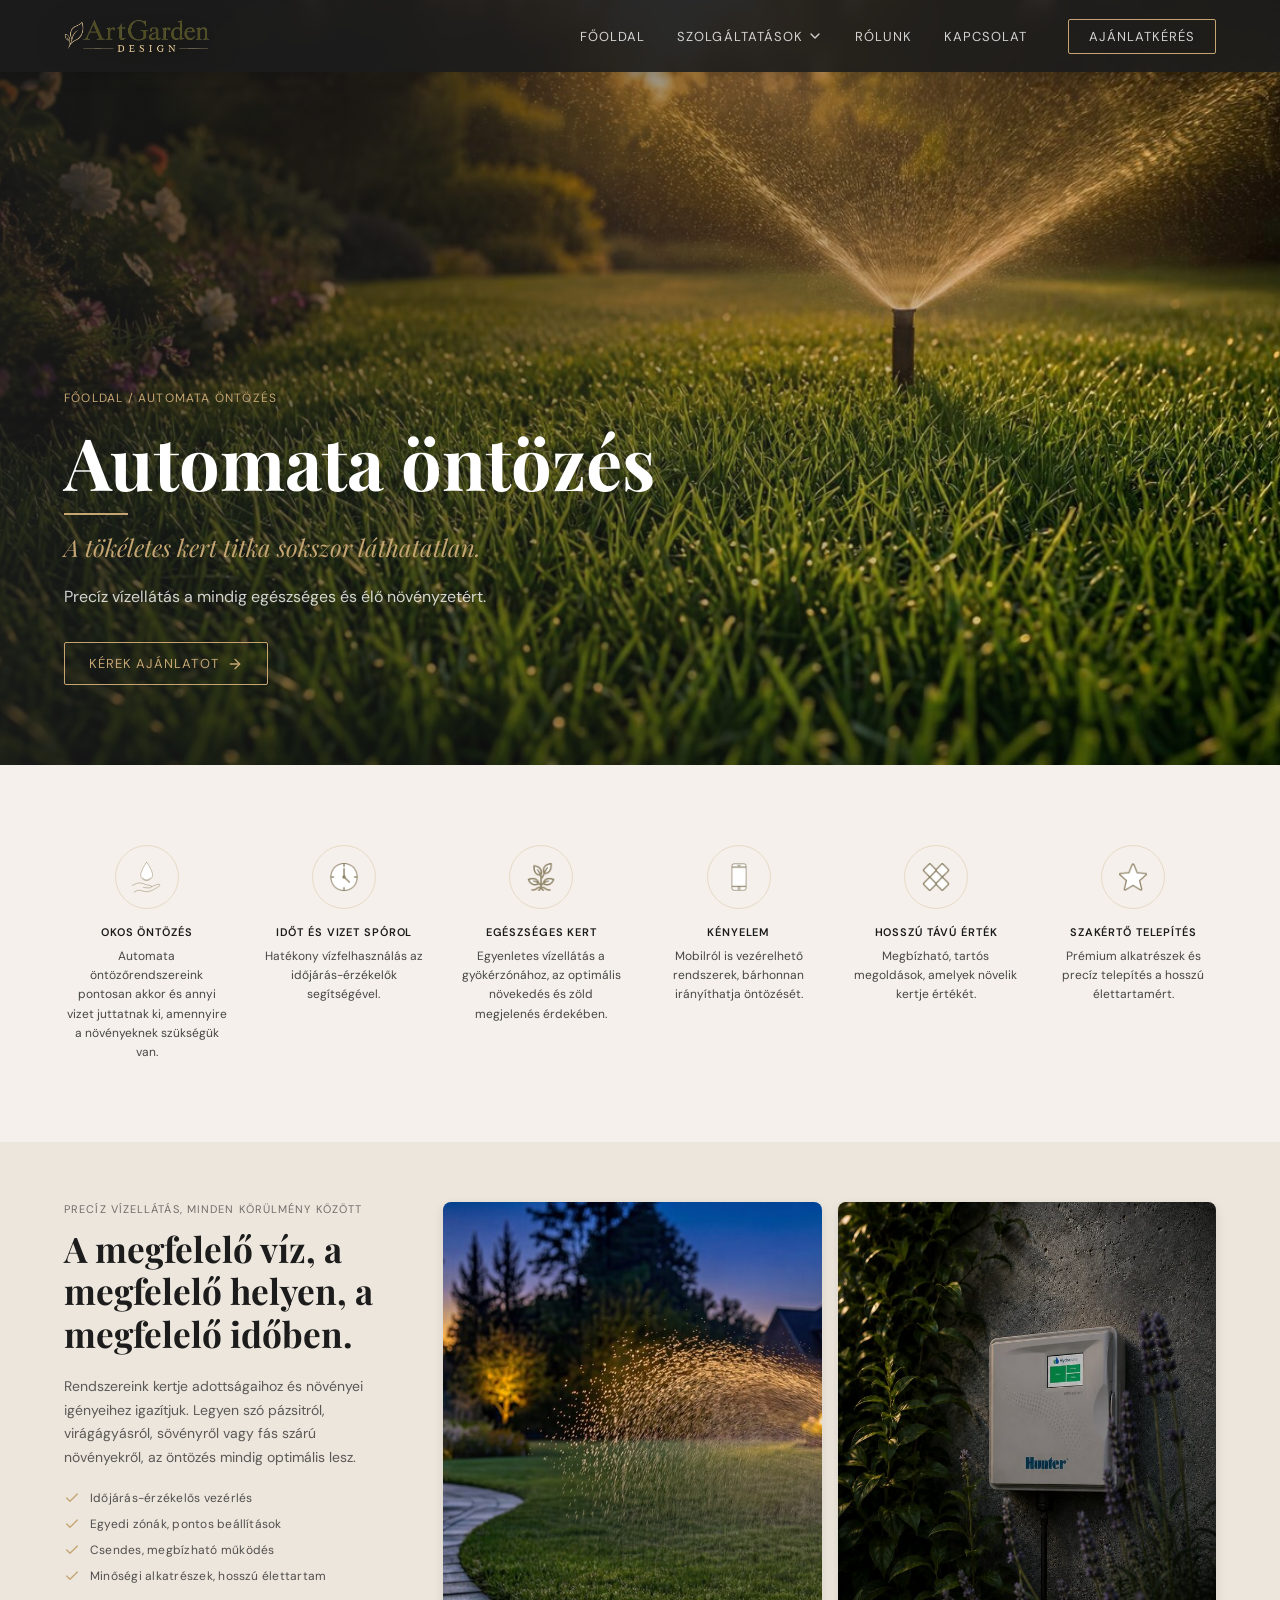
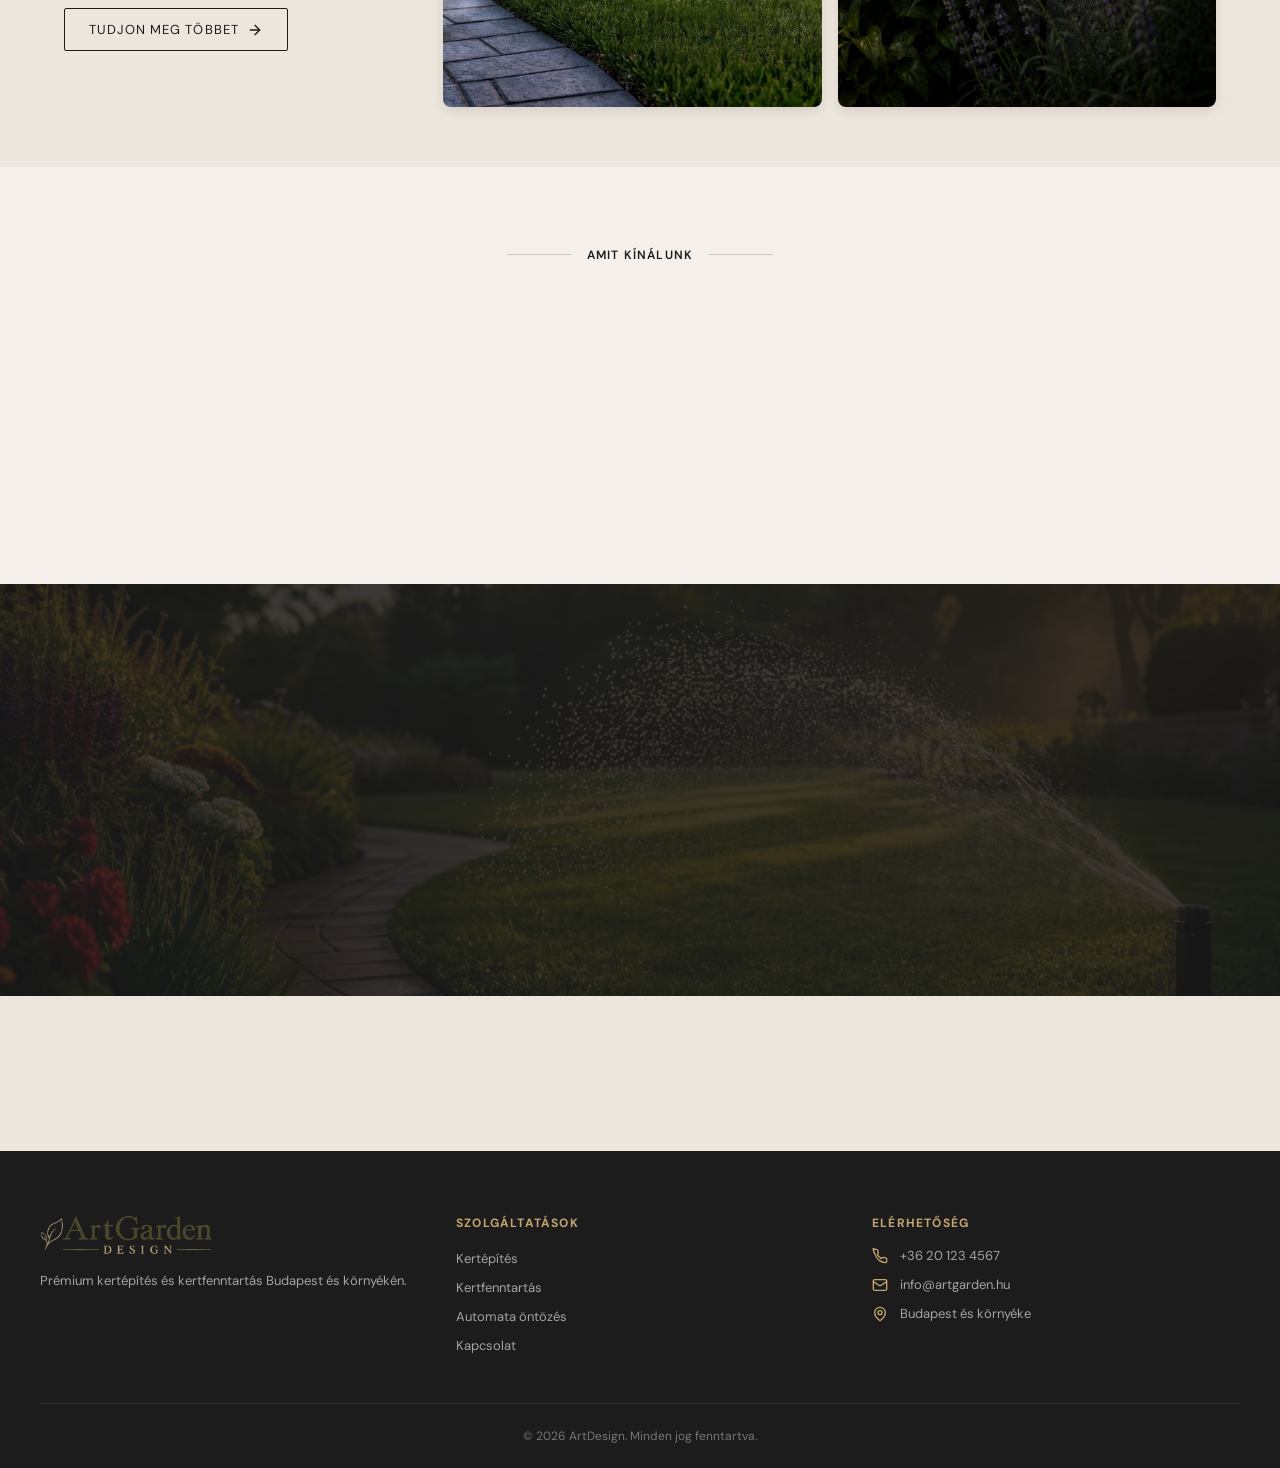
==== commit 717bed54: "d d" ====
--- a/automata-ontozes.html
+++ b/automata-ontozes.html
@@ -6,7 +6,7 @@
   <title>Automata öntözés | ArtDesign</title>
   <meta name="description" content="Precíz vízellátás a mindig egészséges és élő növényzetért." />
   <link rel="icon" href="favicon.svg" />
-  <link rel="stylesheet" href="css/style.css?v=6" />
+  <link rel="stylesheet" href="css/style.css?v=26" />
 </head>
 <body>
 
--- a/css/style.css
+++ b/css/style.css
@@ -3,7 +3,7 @@
    ============================================================ */
 
 /* ---------- Google Fonts ---------- */
-@import url('https://fonts.googleapis.com/css2?family=DM+Sans:ital,opsz,wght@0,9..40,300;0,9..40,400;0,9..40,500;0,9..40,600;0,9..40,700;1,9..40,400&family=Playfair+Display:ital,wght@0,400;0,500;0,600;0,700;1,400;1,500&display=swap');
+@import url('https://fonts.googleapis.com/css2?family=Caveat:wght@400;500&family=DM+Sans:ital,opsz,wght@0,9..40,300;0,9..40,400;0,9..40,500;0,9..40,600;0,9..40,700;1,9..40,400&family=Playfair+Display:ital,wght@0,400;0,500;0,600;0,700;1,400;1,500&display=swap');
 
 /* ---------- CSS Variables ---------- */
 :root {
@@ -16,6 +16,7 @@
   --dark-light: #2A2A2A;
   --font-sans: 'DM Sans', sans-serif;
   --font-display: 'Playfair Display', serif;
+  --font-handwritten: 'Caveat', cursive;
 }
 
 /* ---------- Reset & Base ---------- */
@@ -95,8 +96,14 @@
   box-shadow: 0 2px 20px rgba(0,0,0,.2);
 }
 .site-header.transparent { background: transparent; }
-/*.site-header.bg-dark-80 { background: rgba(28,28,28,.8); backdrop-filter: blur(4px); }
-*/
+.site-header.bg-dark-80 {
+  background: rgba(28,28,28,.82);
+  backdrop-filter: blur(10px);
+  box-shadow: 0 1px 18px rgba(0,0,0,.18);
+}
+.site-header.subpage-header.bg-dark-80 {
+  background: rgba(28,28,28,.9);
+}
 .header-inner {
   max-width: 1200px;
   margin: 0 auto;
@@ -112,6 +119,9 @@
   width: 150px;
   height: auto;
   display: block;
+}
+.site-header:not(.header-cream) .logo-final-img {
+  filter: brightness(1.16) contrast(1.12) drop-shadow(0 4px 16px rgba(0,0,0,.86));
 }
 
 .nav-desktop { display: none; align-items: center; gap: 32px; }
@@ -250,6 +260,24 @@
   pointer-events: none;
   z-index: 0;
 }
+.mobile-hero-bg::before {
+  content: "";
+  position: absolute;
+  top: 0;
+  left: -24%;
+  width: 70%;
+  height: 75%;
+  background: linear-gradient(90deg, rgba(0,0,0,1) 0%, rgba(0,0,0,.98) 58%, rgba(24,24,24,.72) 78%, rgba(70,70,70,0) 100%);
+  -webkit-mask-image:
+    linear-gradient(to bottom, black 0%, black 64%, rgba(0,0,0,.62) 76%, rgba(0,0,0,0) 96%),
+    radial-gradient(ellipse 125% 104% at 100% 44%, transparent 0%, transparent 24%, rgba(0,0,0,.35) 38%, rgba(0,0,0,.78) 50%, black 62%);
+  mask-image:
+    linear-gradient(to bottom, black 0%, black 64%, rgba(0,0,0,.62) 76%, rgba(0,0,0,0) 96%),
+    radial-gradient(ellipse 125% 104% at 100% 44%, transparent 0%, transparent 24%, rgba(0,0,0,.35) 38%, rgba(0,0,0,.78) 50%, black 62%);
+  -webkit-mask-composite: source-in;
+  mask-composite: intersect;
+  z-index: 1;
+}
 .mobile-hero-bg-img {
   position: absolute;
   top: 0; left: 0; right: 0;
@@ -263,10 +291,19 @@
 .mobile-hero-bg-img::before {
   content: "";
   position: absolute;
-  inset: 0;
-  background: radial-gradient(circle 1500px at -200px 40%, rgba(0,0,0,.90) 0%, rgba(0,0,0,.90) 20%, rgba(0,0,0,.2) 25%, transparent 100%);
-  -webkit-mask-image: linear-gradient(to bottom, black 70%, transparent 85%);
-  mask-image: linear-gradient(to bottom, black 70%, transparent 85%);
+  top: 0;
+  bottom: 0;
+  left: -22%;
+  width: 62%;
+  background: linear-gradient(90deg, rgba(0,0,0,1) 0%, rgba(0,0,0,1) 66%, rgba(16,16,16,.86) 78%, rgba(42,42,42,.38) 92%, rgba(70,70,70,0) 100%);
+  -webkit-mask-image:
+    linear-gradient(to bottom, black 0%, black 64%, rgba(0,0,0,.62) 76%, rgba(0,0,0,0) 96%),
+    radial-gradient(ellipse 118% 106% at 100% 44%, transparent 0%, transparent 22%, rgba(0,0,0,.32) 36%, rgba(0,0,0,.82) 50%, black 64%);
+  mask-image:
+    linear-gradient(to bottom, black 0%, black 64%, rgba(0,0,0,.62) 76%, rgba(0,0,0,0) 96%),
+    radial-gradient(ellipse 118% 106% at 100% 44%, transparent 0%, transparent 22%, rgba(0,0,0,.32) 36%, rgba(0,0,0,.82) 50%, black 64%);
+  -webkit-mask-composite: source-in;
+  mask-composite: intersect;
   z-index: 1;
   pointer-events: none;
 }
@@ -274,7 +311,9 @@
   content: "";
   position: absolute;
   inset: 0;
-  background: rgba(0,0,0,.22);
+  background:
+    linear-gradient(to bottom, rgba(0,0,0,0) 0%, rgba(0,0,0,0) 58%, rgba(28,28,28,.18) 68%, rgba(245,240,235,.08) 78%, rgba(245,240,235,0) 92%),
+    rgba(0,0,0,.22);
 }
 .mobile-hero-fade {
   position: absolute;
@@ -296,17 +335,7 @@
   padding: 0 20px 12px;
 }
 .mobile-hero-text::before {
-  content: "";
-  position: absolute;
-  left: 50%;
-  top: 50%;
-  width: min(92vw, 420px);
-  height: min(48vh, 280px);
-  transform: translate(-50%, -50%);
-  background: radial-gradient(ellipse at center, rgba(0,0,0,.62) 0%, rgba(0,0,0,.35) 52%, rgba(0,0,0,0) 100%);
-  filter: blur(16px);
-  z-index: -1;
-  pointer-events: none;
+  display: none;
 }
 .mobile-hero-text h1 {
   font-family: var(--font-display);
@@ -317,10 +346,13 @@
   text-shadow: 0 4px 20px rgba(0,0,0,.9), 0 1px 6px rgba(0,0,0,.75);
 }
 .mobile-hero-text .gold-sub {
-  font-family: var(--font-display);
-  font-style: italic;
+  font-family: var(--font-handwritten);
+  font-style: normal;
+  font-weight: 400;
   color: var(--gold);
-  font-size: clamp(0.85rem, 3.5vw, 1.125rem);
+  font-size: clamp(1.25rem, 5vw, 1.7rem);
+  line-height: 1;
+  letter-spacing: 0.01em;
   margin: 6px 0 8px;
   text-shadow: 0 3px 16px rgba(0,0,0,.82), 0 1px 6px rgba(0,0,0,.65);
 }
@@ -340,18 +372,7 @@
   isolation: isolate;
 }
 .mobile-hero-text .btn::before {
-  content: "";
-  position: absolute;
-  left: 50%;
-  top: 50%;
-  width: calc(100% + 34px);
-  height: calc(100% + 22px);
-  transform: translate(-50%, -50%);
-  border-radius: 999px;
-  background: radial-gradient(ellipse at center, rgba(0,0,0,.74) 0%, rgba(0,0,0,.4) 55%, rgba(0,0,0,0) 100%);
-  filter: blur(8px);
-  z-index: -1;
-  pointer-events: none;
+  display: none;
 }
 
 .mobile-bottom {
@@ -379,7 +400,7 @@
   border-radius: 8px;
   padding: 10px;
   box-shadow: 0 1px 3px rgba(0,0,0,.08);
-  height: 100px;
+  min-height: 104px;
   overflow: hidden;
   transition: transform 0.14s ease, box-shadow 0.14s ease;
   -webkit-tap-highlight-color: transparent;
@@ -389,19 +410,22 @@
   box-shadow: 0 1px 6px rgba(0,0,0,.14);
 }
 .mobile-service-card img {
-  width: 64px; height: 64px;
+  width: 58px; height: 58px;
   object-fit: contain;
   flex-shrink: 0;
 }
 .mobile-service-info { flex: 1; min-width: 0; display: flex; flex-direction: column; justify-content: center; }
 .mobile-service-title {
-  font-size: 10px;
-  font-weight:500;
-  letter-spacing: 0.04em;
+  font-size: clamp(7px, 2.05vw, 9px);
+  font-weight: 600;
+  letter-spacing: 0.02em;
+  line-height: 1.16;
   color:#2A2A2A;          /*var(--dark);*/
-  margin-bottom: 2px;
-  transform: translateY(-6px);
+  margin-bottom: 5px;
   font-family:'Times New Roman', Times, serif;
+  overflow-wrap: normal;
+  word-break: keep-all;
+  text-wrap: balance;
 }
 .mobile-service-divider {
   width: 24px; height: 1px;
@@ -409,10 +433,10 @@
   margin-bottom: 4px;
 }
 .mobile-service-desc {
-  font-size: 9px;
+  font-size: clamp(7px, 2vw, 9px);
   color: rgb(41, 41, 41);/*rgba(28,28,28,.6);*/
-  line-height: 1.3;
-  transform: translateY(6px);
+  line-height: 1.28;
+  overflow-wrap: anywhere;
 }
 .mobile-service-arrow {
   position: absolute;
@@ -466,21 +490,41 @@
   align-items: center;
   overflow: hidden;
 }
+.desktop-hero::after {
+  content: "";
+  position: absolute;
+  left: 0;
+  right: 0;
+  bottom: 0;
+  height: 32vh;
+  min-height: 220px;
+  background: linear-gradient(to bottom, rgba(245,240,235,0), rgba(245,240,235,.72) 62%, var(--cream) 100%);
+  z-index: 1;
+  pointer-events: none;
+}
 .hero-bg-img {
   position: absolute;
   inset: 0;
+  z-index: 0;
 }
 .hero-bg-img img {
   width: 100%; height: 100%;
   object-fit: cover;
-}
+  object-position: center;
+}
+.service-hero .hero-bg-img img[src*="kertépítés_5"] { object-position: center 46%; }
+.service-hero .hero-bg-img img[src*="kertfenntartás_1"] { object-position: 62% center; }
+.service-hero .hero-bg-img img[src*="öntözés_3"] { object-position: 58% center; }
+.service-hero .hero-bg-img img[src*="kapcsolat_1"] { object-position: 58% center; }
 .hero-overlay-lr {
   position: absolute;
   inset: 0;
   background: linear-gradient(to right, rgba(28,28,28,.8), rgba(28,28,28,.4) 50%, transparent);
+  z-index: 1;
 }
 .hero-content {
   position: relative;
+  z-index: 2;
   max-width: 1200px;
   margin: 0 auto;
   padding: 128px 24px;
@@ -494,11 +538,14 @@
   color: #fff;
 }
 .hero-text .gold-italic {
-  font-family: var(--font-display);
-  font-size: clamp(1.5rem, 3vw, 2rem);
+  font-family: var(--font-handwritten);
+  font-size: clamp(2.25rem, 4.3vw, 3.4rem);
   color: var(--gold);
-  font-style: italic;
-  margin: 12px 0 20px;
+  font-style: normal;
+  font-weight: 400;
+  line-height: 1;
+  letter-spacing: 0.01em;
+  margin: 10px 0 20px;
 }
 .hero-text .desc {
   color: rgba(255,255,255,.8);
@@ -509,22 +556,37 @@
 }
 
 /* ---------- Services Grid (desktop home) ---------- */
-.services-section { padding: 80px 0; background: var(--cream); }
+.services-section {
+  position: relative;
+  z-index: 3;
+  margin-top: -96px;
+  padding: 0 0 80px;
+  background: linear-gradient(to bottom, rgba(245,240,235,0), var(--cream) 120px);
+}
 .services-grid {
   display: grid;
   grid-template-columns: repeat(4, 1fr);
   gap: 24px;
+  align-items: stretch;
+}
+.services-grid > div {
+  display: flex;
 }
 .service-card {
   background: #fff;
   border-radius: 12px;
   padding: 32px;
-  box-shadow: 0 1px 3px rgba(0,0,0,.06);
-  transition: box-shadow 0.3s;
+  box-shadow: 0 18px 45px rgba(28,28,28,.12), 0 2px 6px rgba(28,28,28,.06);
+  transition: box-shadow 0.3s, transform 0.3s;
   display: flex;
   flex-direction: column;
-}
-.service-card:hover { box-shadow: 0 8px 24px rgba(0,0,0,.1); }
+  width: 100%;
+  height: 100%;
+}
+.service-card:hover {
+  transform: translateY(-4px);
+  box-shadow: 0 24px 54px rgba(28,28,28,.16), 0 4px 10px rgba(28,28,28,.08);
+}
 .service-card-icon {
   display: flex; align-items: center; justify-content: center;
   align-self: flex-start;
@@ -568,6 +630,103 @@
   letter-spacing: 0.08em;
   text-transform: uppercase;
   color: var(--dark);
+}
+
+/* ---------- Desktop Service Highlights ---------- */
+.desktop-service-highlights {
+  padding: 88px 0 96px;
+  background:
+    linear-gradient(180deg, var(--cream) 0%, #efe8dc 18%, #e5ddcf 100%);
+  overflow: hidden;
+}
+.desktop-service-highlights-intro {
+  max-width: 640px;
+  margin-bottom: 34px;
+}
+.desktop-service-highlights-intro .about-overline {
+  color: var(--gold);
+}
+.desktop-service-highlights-intro h2 {
+  color: var(--dark);
+  font-family: var(--font-display);
+  font-size: clamp(2rem, 3.4vw, 3rem);
+  font-weight: 400;
+  line-height: 1.12;
+}
+.desktop-service-highlight-grid {
+  display: grid;
+  grid-template-columns: repeat(3, 1fr);
+  gap: 24px;
+  align-items: stretch;
+}
+.desktop-service-highlight-card {
+  position: relative;
+  min-height: 430px;
+  border-radius: 12px;
+  overflow: hidden;
+  display: flex;
+  align-items: flex-end;
+  isolation: isolate;
+  box-shadow: 0 24px 54px rgba(0,0,0,.28);
+}
+.desktop-service-highlight-card img {
+  position: absolute;
+  inset: 0;
+  width: 100%;
+  height: 100%;
+  object-fit: cover;
+  transform: scale(1.02);
+  transition: transform .45s ease;
+  z-index: -2;
+}
+.desktop-service-highlight-card:hover img {
+  transform: scale(1.07);
+}
+.desktop-service-highlight-shade {
+  position: absolute;
+  inset: 0;
+  background:
+    linear-gradient(180deg, rgba(16,18,16,.08) 0%, rgba(16,18,16,.38) 42%, rgba(16,18,16,.92) 100%),
+    linear-gradient(90deg, rgba(16,18,16,.72) 0%, rgba(16,18,16,.22) 68%, rgba(16,18,16,.1) 100%);
+  z-index: -1;
+}
+.desktop-service-highlight-content {
+  display: flex;
+  flex-direction: column;
+  padding: 32px;
+  width: 100%;
+  min-height: 210px;
+}
+.desktop-service-highlight-label {
+  color: var(--gold);
+  font-size: 11px;
+  font-weight: 700;
+  letter-spacing: .14em;
+  margin-bottom: 10px;
+  text-transform: uppercase;
+}
+.desktop-service-highlight-title {
+  color: #fff;
+  font-family: var(--font-display);
+  font-size: clamp(1.35rem, 1.9vw, 1.75rem);
+  line-height: 1.18;
+  margin-bottom: 12px;
+}
+.desktop-service-highlight-text {
+  color: rgba(255,255,255,.76);
+  font-size: 14px;
+  line-height: 1.55;
+  max-width: 330px;
+}
+.desktop-service-highlight-arrow {
+  position: absolute;
+  right: 28px;
+  bottom: 28px;
+  color: var(--gold);
+  transition: transform .25s ease;
+}
+.desktop-service-highlight-card:hover .desktop-service-highlight-arrow {
+  transform: translateX(6px);
 }
 
 /* ---------- About Section ---------- */
@@ -790,6 +949,7 @@
 }
 .feature-icon img { width: 28px; height: 28px; object-fit: contain; }
 .feature-icon img[src="icons/okos.svg"] { width: 36px; height: 36px; }
+.feature-icon img[src="icons/ikon-kertfenntartas-feature.png"] { width: 44px; height: 44px; }
 .feature-title {
   font-size: 11px;
   font-weight: 600;
@@ -874,6 +1034,16 @@
   box-shadow: 0 4px 12px rgba(0,0,0,.1);
 }
 .content-img img { width: 100%; height: 100%; object-fit: cover; transition: transform 0.5s; }
+.content-img img[src*="kertépítés_1"],
+.content-img img[src*="kertépítés_2"],
+.content-img img[src*="kertfenntartás_4"],
+.content-img img[src*="öntözés_1"] {
+  object-position: center 38%;
+}
+.content-img img[src*="öntözés_2"],
+.content-img img[src*="kertfenntartás_3"] {
+  object-position: center 45%;
+}
 .content-img:hover img { transform: scale(1.05); }
 
 /* ---------- Process Steps ---------- */
@@ -1275,6 +1445,11 @@
   .site-header.menu-open .hero-logo,
   .site-header.logo-compact .hero-logo {
     transform: none !important;
+    filter: none;
+  }
+  .site-header.menu-open .hero-logo::before,
+  .site-header.logo-compact .hero-logo::before {
+    display: none;
   }
   .site-header.menu-open .hero-logo .logo-final-img,
   .site-header.logo-compact .hero-logo .logo-final-img {
@@ -1317,7 +1492,7 @@
     font-size: clamp(1.25rem, 6.4vw, 1.9rem);
   }
   .mobile-hero-text .gold-sub {
-    font-size: clamp(0.75rem, 3.1vw, 0.95rem);
+    font-size: clamp(1.05rem, 4.3vw, 1.35rem);
     margin: 4px 0 6px;
   }
   .mobile-hero-text .desc {
